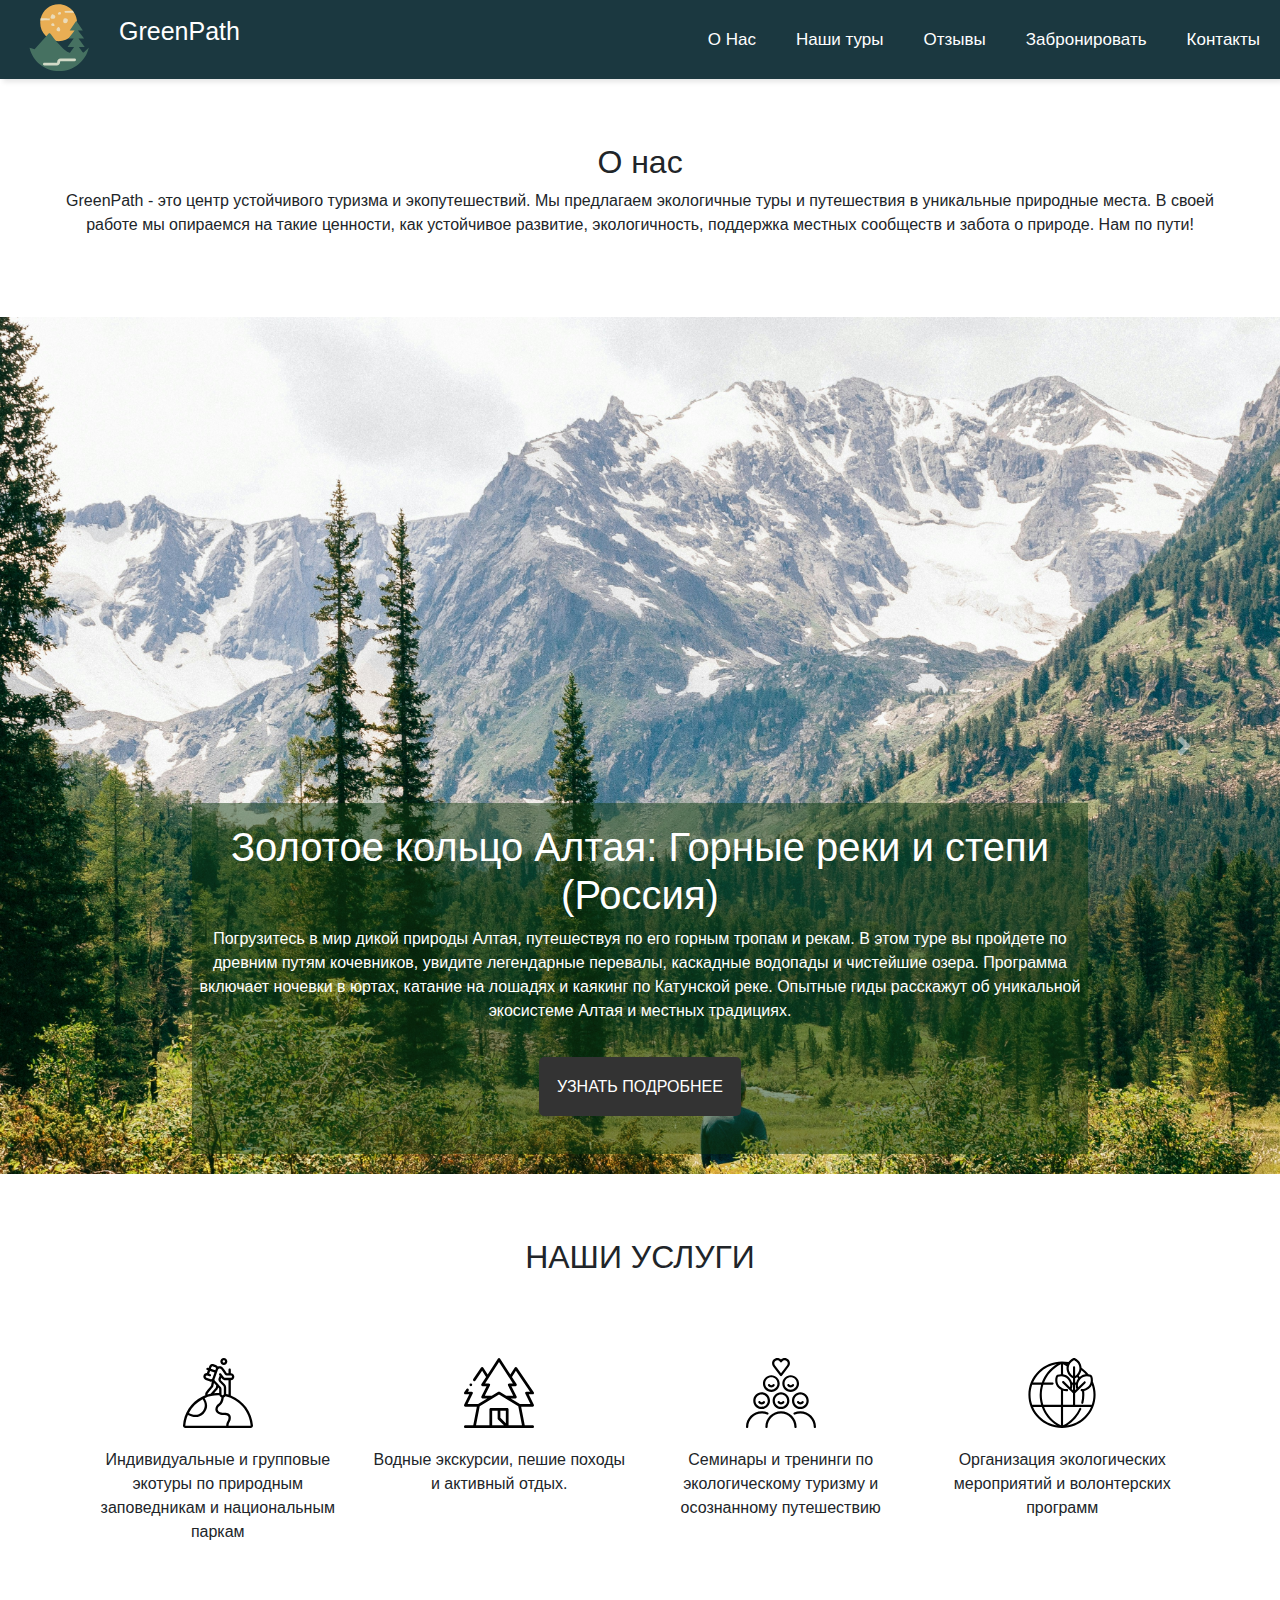
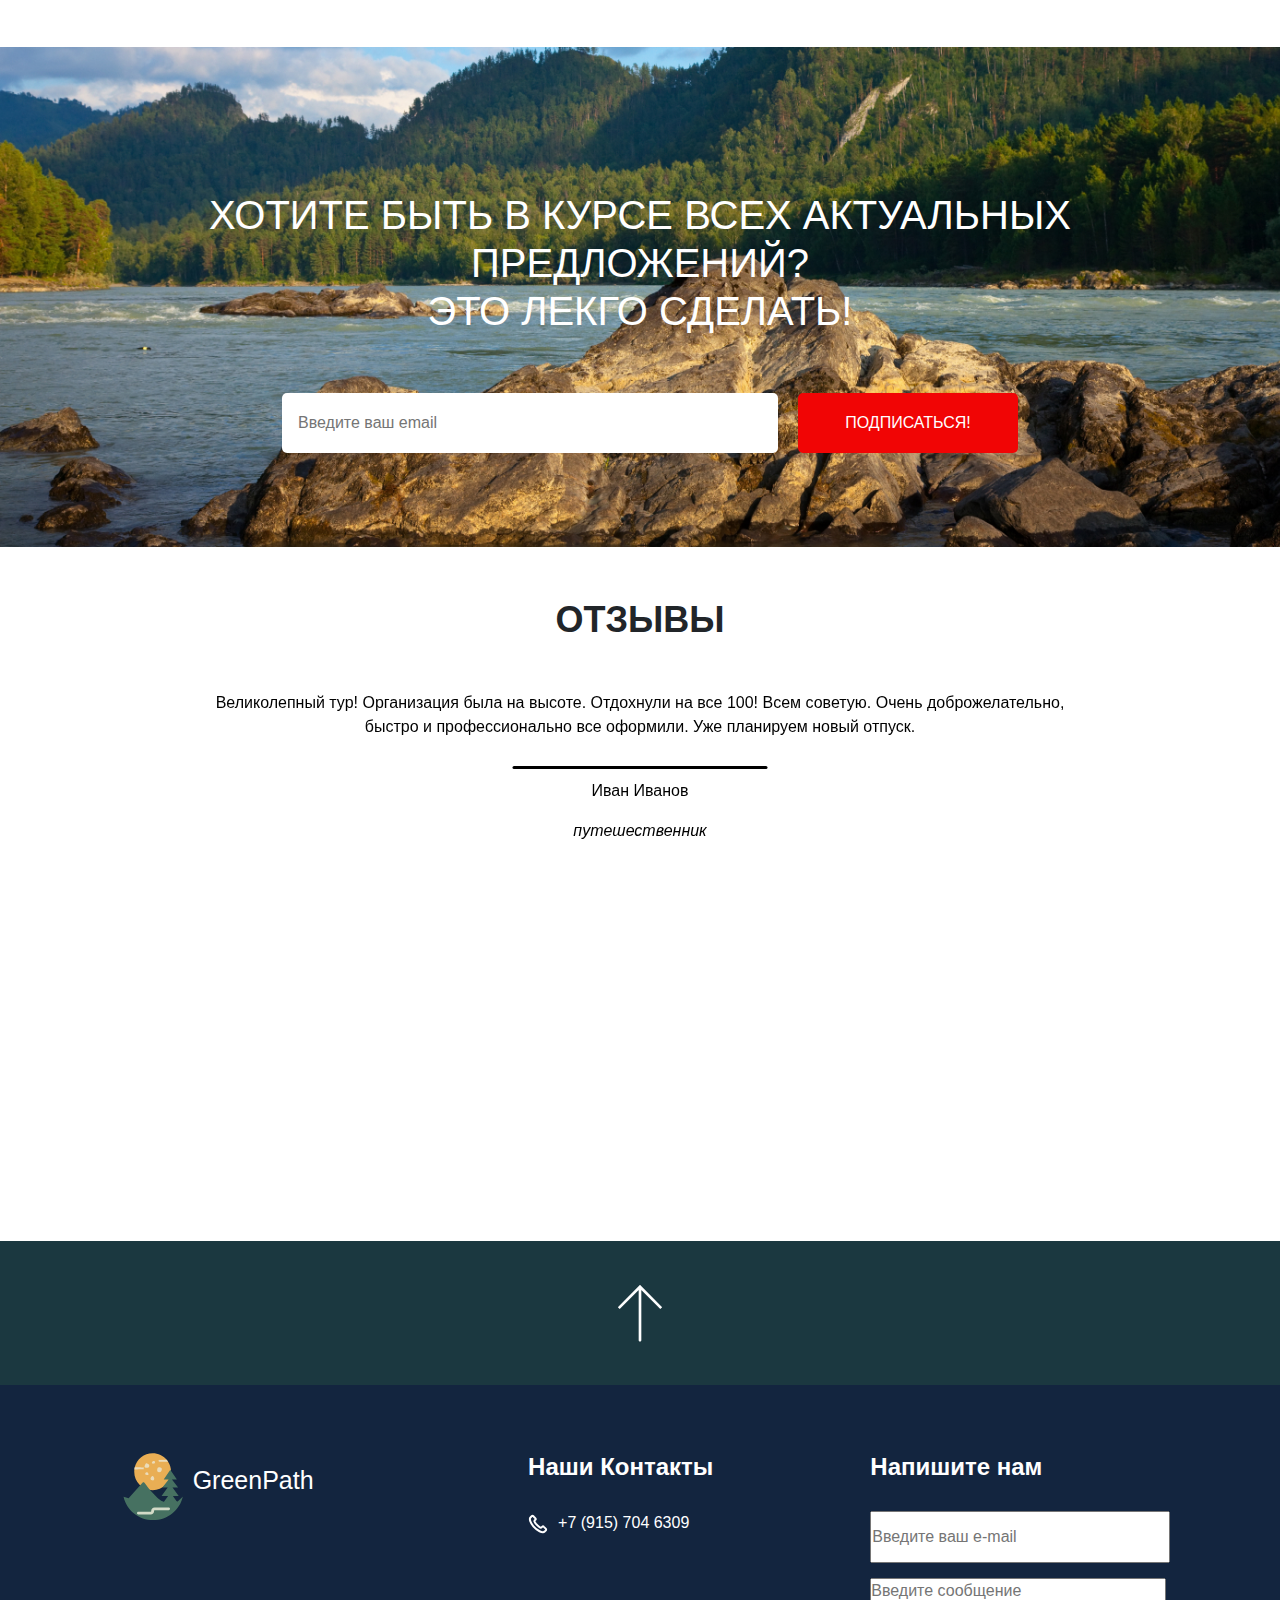
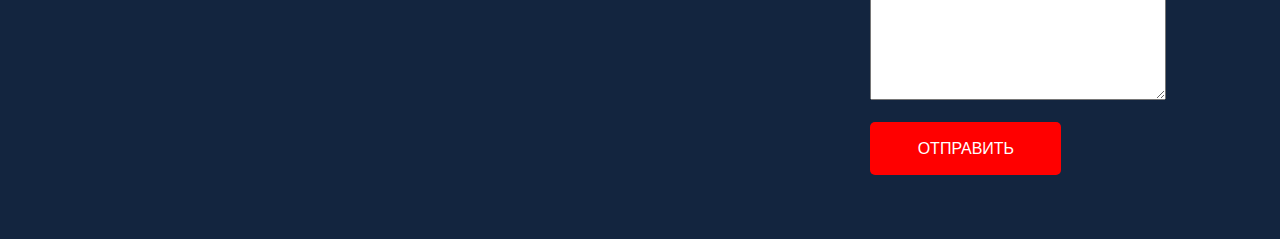
==== index.html @ ff2e3920 "remove heights in carousel" ====
<!DOCTYPE html>
<html lang="ru">
<head>
    <meta charset="UTF-8">
    <meta name="viewport" content="width=device-width, initial-scale=1.0">
    <link rel="shortcut icon" href="./assets/images/logo Green-Path.svg" type="image/svg">
    <title>GreenPath</title>
    <link rel="stylesheet" href="./assets/fonts/Montserrat/Montserrat_Alternates/MontserratAlternates-Black.ttf">
    <link rel="stylesheet" href="./assets/fonts/Montserrat/Montserrat-VariableFont_wght.ttf">
    <link rel="stylesheet" href="./assets/fonts/Montserrat/static/Montserrat-Bold.ttf">
<link rel="stylesheet" href="https://cdn.jsdelivr.net/npm/bootstrap@4.0.0/dist/css/bootstrap.min.css" integrity="sha384-Gn5384xqQ1aoWXA+058RXPxPg6fy4IWvTNh0E263XmFcJlSAwiGgFAW/dAiS6JXm" crossorigin="anonymous">
<link rel="stylesheet" href="./assets/styles/style.css">
<link rel="stylesheet" href="./assets/styles/main.css">
<link rel="stylesheet" href="./assets/styles/header.css">
<link rel="stylesheet" href="./assets/styles/footer.css">


</head>
<body>
    
<header id="header">

<nav>
        <div class="logo-name">
            <a href="index.html"><img src="assets/images/logo_Green-Path.svg" alt="Green-Path-logo"></a>
            
            <p class="name">GreenPath</p>
        </div>
     
     
            <ul class="sidebar">
            <li onclick=hideSidebar()> <a href="#"><svg xmlns="http://www.w3.org/2000/svg" height="24px" viewBox="0 -960 960 960" width="24px" fill="#FFFFFF"><path d="m256-200-56-56 224-224-224-224 56-56 224 224 224-224 56 56-224 224 224 224-56 56-224-224-224 224Z"/></svg></a></li>
            <li> <a href="index.html">О Нас</a></li>
            <li> <a href="catalog.html">Наши туры</a></li>
            <li> <a href="reviews.html">Отзывы</a></li>
            <li> <a href="form_order.html">Забронировать</a></li>
            <li> <a href="#footer">Контакты</a></li>
        </ul>
        <ul> 
            <li class="hideOnMobile"> <a href="index.html">О Нас</a></li>
            <li class="hideOnMobile"> <a href="catalog.html">Наши туры</a></li>
            <li class="hideOnMobile"> <a href="reviews.html">Отзывы</a></li>
            <li class="hideOnMobile"> <a href="form_order.html">Забронировать</a></li>
            <li class="hideOnMobile"> <a href="#footer">Контакты</a></li>
            <li class="menu-button" onclick="showSidebar()"><a href="#"><svg xmlns="http://www.w3.org/2000/svg" height="24px" viewBox="0 -960 960 960" width="24px" fill="#FFFFFF"><path d="M120-240v-80h720v80H120Zm0-200v-80h720v80H120Zm0-200v-80h720v80H120Z"/></svg></a></li>
        </ul>
        </nav>
        <script>
            function showSidebar(){
                const sidebar = document.querySelector('.sidebar')
                sidebar.style.display = 'flex'
            }
            function hideSidebar(){
                const sidebar = document.querySelector('.sidebar')
                sidebar.style.display = 'none'
            }
        </script>
    

</header>

<main>
<div class="aboutUs">
    <h2 class="main__title">О нас</h2>
    <p class="aboutUs_text">GreenPath - это центр устойчивого туризма и экопутешествий. Мы предлагаем экологичные туры и путешествия в уникальные природные места. В своей работе мы опираемся на такие ценности, как устойчивое развитие, экологичность, поддержка местных сообществ и забота о природе.
    Нам по пути!
    </p>
</div>

<div class="tour-carousel_container">
    <div id="carouselExampleControls" class="carousel slide" data-ride="carousel" data-pause="hover">
        <div class="carousel-inner">
            <div class="carousel-item active">
            <img class="d-block w-100" src="./assets/images/altai.jpg" alt="mountains">
            <div class="carousel-caption tour-textbox d-md-block">
                <h5 class="tour-carousel-title">Золотое кольцо Алтая: Горные реки и степи (Россия)
                </h5>
                <p class="carousel-text tour-text">Погрузитесь в мир дикой природы Алтая, путешествуя по его горным тропам и рекам. В этом туре вы пройдете по древним путям кочевников, увидите легендарные перевалы, каскадные водопады и чистейшие озера. Программа включает ночевки в юртах, катание на лошадях и каякинг по Катунской реке. Опытные гиды расскажут об уникальной экосистеме Алтая и местных традициях.</p>
                <a href="catalog.html"><button class="carousel_button">УЗНАТЬ ПОДРОБНЕЕ</button></a>
            </div>
            </div>
            <div class="carousel-item">
                <img class="d-block w-100" src="./assets/images/kazakhstan-desert.jpg" alt="Kazakhstan desert">
                <div class="carousel-caption tour-textbox d-md-block">
                    <h5 class="tour-carousel-title">Пески и каньоны Казахстана: Приключение в Чарынском каньоне (Казахстан)
                    </h5>
                    <p class="carousel-text tour-text">Исследуйте уникальные природные ландшафты Казахстана: от бескрайних степей до потрясающих каньонов. Тур начинается с Алматы, где вы посетите Чарынский каньон — один из самых впечатляющих каньонов Центральной Азии, продолжите путешествие через пустынные просторы до живописных оазисов и озер.</p>
                    <a href="catalog.html"><button class="carousel_button">УЗНАТЬ ПОДРОБНЕЕ</button></a>
                </div>
            </div>
            <div class="carousel-item">
                <img class="d-block w-100" src="./assets/images/baikal.jpg" alt="lake Baikal">
                <div class="carousel-caption tour-textbox d-md-block">
                    <h5 class="tour-carousel-title">Тайны Байкала: Ледяное царство и шаманские легенды (Россия)</h5>
                    <p class="carousel-text tour-text">Этот тур на Байкал предлагает уникальную возможность исследовать самое глубокое озеро в мире и узнать тайны сибирской природы и шаманизма. Программа включает поездку по льду Байкала зимой или водные прогулки летом, посещение шаманских святынь и экскурсии по древним городам.
                    </p>
                    <a href="catalog.html"><button class="carousel_button">УЗНАТЬ ПОДРОБНЕЕ</button></a>
                </div>
            </div>
            <div class="carousel-item">
                <img class="d-block w-100" src="./assets/images/mongolia-desert.jpg" alt="Mongolia desert">
                <div class="carousel-caption tour-textbox d-md-block">
                    <h5 class="tour-carousel-title">Гоби: Пустыня и кочевники (Монголия)
                    </h5>
                    <p class="carousel-text tour-text">Откройте для себя одну из самых загадочных пустынь мира — Гоби, путешествуя по монгольским степям и пустынным ландшафтам. Этот тур предлагает уникальный опыт общения с монгольскими кочевниками, ночевки в традиционных юртах и сафари по пустыне.</p>
                    <a href="catalog.html"><button class="carousel_button">УЗНАТЬ ПОДРОБНЕЕ</button></a>
                </div>
            </div>
        </div>
        <a class="carousel-control-prev" href="#carouselExampleControls" role="button" data-slide="prev">
            <span class="carousel-control-prev-icon" aria-hidden="true"></span>
            <span class="sr-only">Previous</span>
        </a>
        <a class="carousel-control-next" href="#carouselExampleControls" role="button" data-slide="next">
            <span class="carousel-control-next-icon" aria-hidden="true"></span>
            <span class="sr-only">Next</span>
        </a>
    </div>
</div>

<div class="services_container">
    <section class="section">
        <div class="services">
            <div class="servicesTop">
                <h2 class="main__title ServicesTittle">НАШИ УСЛУГИ</h2>
            </div>
            <div class="icons">
                <div class="icon">
                    <img src=".\assets/images/1.ecotour.svg" alt="Индивидуальные и групповые экотуры по природным заповедникам и национальным паркам."width="70" height="70">
                    <p class="iconText">Индивидуальные и групповые экотуры по природным заповедникам и национальным паркам</p>
                </div>
                <div class="icon">
                    <img src=".\assets/images/2.ecowalks.svg" alt="Водные экскурсии, пешие походы и активный отдых."width="70" height="70">
                    <p class="iconText">Водные экскурсии, пешие походы и активный отдых.</p>
                </div>
                <div class="icon">
                    <img src=".\assets/images/3.seminar.svg" alt="Семинары и тренинги по экологическому туризму и осознанному путешествию."width="70" height="70">
                    <p class="iconText">Семинары и тренинги по экологическому туризму и осознанному путешествию</p>
                </div>
                <div class="icon">
                    <img src=".\assets/images/4.ecoevents.svg" alt="Организация экологических мероприятий и волонтерских программ."width="70" height="70">
                    <p class="iconText">Организация экологических мероприятий и волонтерских программ</p>
                </div>
            </div>
        </div>
    </section>
</div>

<div class="subscription_container">
    <h1 class="subscription_title">
        ХОТИТЕ БЫТЬ В КУРСЕ ВСЕХ АКТУАЛЬНЫХ ПРЕДЛОЖЕНИЙ? 
<br>ЭТО ЛЕКГО СДЕЛАТЬ!
    </h1>
    <div class="form_newsletter">
        <label for="email"></label>
    <input class="email_newsletter" 
            type="text" id="email" 
            name="email" required 
            placeholder="Введите ваш email">
    <button class="newsletter">ПОДПИСАТЬСЯ!</button>
    </div>
</div>

<div class="carousel_container">
    <h2 class="main__title reviews-title">ОТЗЫВЫ</h2>
    <div id="carouselControls" class="carousel slide" data-ride="carousel" data-pause="hover">
        <div class="carousel-inner">
            <div class="carousel-item active">
                <img class="d-block w-100" style="max-height: 600px;" src="./assets/images/Solid_white_BG.svg" alt="white background">
                <div class="carousel-caption review-textbox d-md-block">
                    <p class="carousel-text">Великолепный тур! Организация была на высоте. Отдохнули на все 100! Всем советую. Очень доброжелательно, быстро и профессионально все оформили. Уже планируем новый отпуск. </p>
                    <a href="reviews.html"><p class="more">Еще</p></a>
                    <img src="./assets/images/Line-reviews.svg" alt="line">
                    <p class="carousel-text">Иван Иванов</p>
                    <p class="carousel-text jobTitle">путешественник</p>
                </div>
            </div>
            <div class="carousel-item">
                <img class="d-block w-100" style="max-height: 600px;" src="./assets/images/Solid_white_BG.svg" alt="white background">
                <div class="carousel-caption review-textbox d-md-block">
                    <p class="carousel-text">Великолепный тур! Организация была на высоте. Отдохнули на все 100! Всем советую. Очень доброжелательно, быстро и профессионально все оформили. Уже планируем новый отпуск. </p>
                    <a href="reviews.html"><p class="more">Еще</p></a>
                    <img src="./assets/images/Line-reviews.svg" alt="line">
                    <p class="carousel-text">Иван Иванов</p>
                    <p class="carousel-text jobTitle">путешественник</p>
                </div>
            </div>
            <div class="carousel-item">
                <img class="d-block w-100" style="max-height: 600px;" src="./assets/images/Solid_white_BG.svg" alt="white background">
                <div class="carousel-caption review-textbox d-md-block">
                    <p class="carousel-text">Великолепный тур! Организация была на высоте. Отдохнули на все 100! Всем советую. Очень доброжелательно, быстро и профессионально все оформили. Уже планируем новый отпуск.</p>
                    <a href="reviews.html"><p class="more">Еще</p></a>
                    <img src="./assets/images/Line-reviews.svg" alt="line">
                    <p class="carousel-text">Иван Иванов</p>
                    <p class="carousel-text jobTitle">путешественник</p>
                </div>
            </div>
        </div>
        <a class="carousel-control-prev" href="#carouselControls" role="button" data-slide="prev">
            <span class="carousel-control-prev-icon" aria-hidden="true"></span>
            <span class="sr-only">Previous</span>
        </a>
        <a class="carousel-control-next" href="#carouselControls" role="button" data-slide="next">
            <span class="carousel-control-next-icon" aria-hidden="true"></span>
            <span class="sr-only">Next</span>
        </a>
    </div>
</div>
</main>
<footer>
    <div class="returnTop">
        <div class="arrow_wrapper">
            <a href="#header"><img src="./assets/images/footer_arrow_top.svg" class="footer_arrow_top" alt="arrow up"></a>
        </div>
    </div> 
    <div class="footer_container" id="footer">
        <a href="index.html">
        <div class="logo-name">
            <div class="logoWrapper">
                <img src="./assets/images/logo_Green-Path.svg" alt="GreenPath logo" class="logo_img">
            </div>
            <p class="name">GreenPath</p>
        </div>
        </a>
        <div class="contacts">
            <p class="footer_title">Наши Контакты</p>

            <!-- В КОММЕНТАРИИ НИЖЕ КОД НА СЛУЧАЙ ДОПОЛНИТЕЛЬНЫХ КОНТАКТОВ -->
            <!-- <div class="contacts_item">
                <div>
                    <img src="./assets/images/location_icon.svg" alt="Icon symbolising location">
                </div>  
                <p class="location">Location</p>
            </div>
            <div class="contacts_item">
                <div>
                    <img src="./assets/images/email_icon.svg" alt="E-mail icon">
                </div>
                <p class="e-mail">E-mail</p>
            </div> -->

            <div class="contacts_item">
                <div>
                    <img src="./assets/images/phone_icon.svg" alt="Phone icon">
                </div>
                <p class="phone">+7 (915) 704 6309</p>
            </div>

            <!-- В КОММЕНТАРИИ НИЖЕ КОД НА СЛУЧАЙ ПОЯВЛЕНИЯ СОЦСЕТЕЙ -->
            <!-- <div class="socialMedia">
                <a href=""><img src="./assets/images/telegram_icon.svg" alt="telegram icon"></a>
                <a href=""><img src="./assets/images/insta_icon.svg" alt="instagram icon"></a>
                <a href=""><img src="./assets/images/youtube_icon.svg" alt="youtube icon"></a>
            </div> -->
            
        </div>
        <div class="contact_us">
            <p class="footer_title">Напишите нам</p>
            <form class="contact_us_form" action="" method="post">
                <div>
                    <input type="email" class="email_input" placeholder="Введите ваш e-mail" id="userEmail" tabindex="0">
                </div>
                <div>
                    <textarea name="YourMessage" id="contact_us_message" rows="5" cols="30" placeholder="Введите сообщение" tabindex="1"></textarea>
                </div>
                <div>
                    <button class="send_button" tabindex="2">ОТПРАВИТЬ</button>
                </div>
            </form>
        </div>
    </div>
</footer>
<script src="https://code.jquery.com/jquery-3.2.1.slim.min.js" integrity="sha384-KJ3o2DKtIkvYIK3UENzmM7KCkRr/rE9/Qpg6aAZGJwFDMVNA/GpGFF93hXpG5KkN" crossorigin="anonymous"></script>
<script src="https://cdn.jsdelivr.net/npm/popper.js@1.12.9/dist/umd/popper.min.js" integrity="sha384-ApNbgh9B+Y1QKtv3Rn7W3mgPxhU9K/ScQsAP7hUibX39j7fakFPskvXusvfa0b4Q" crossorigin="anonymous"></script>
<script src="https://cdn.jsdelivr.net/npm/bootstrap@4.0.0/dist/js/bootstrap.min.js" integrity="sha384-JZR6Spejh4U02d8jOt6vLEHfe/JQGiRRSQQxSfFWpi1MquVdAyjUar5+76PVCmYl" crossorigin="anonymous"></script>
</body>
</html>
---- assets/styles/style.css ----
*{
    margin: 0;
    padding: 0;
    box-sizing: content-box;
}

button{
    box-shadow: none;
    border: none;
}

button:hover{
    opacity: 75%;
}

button:active{
    transform: scale(1.1);
}

a{
    text-decoration: none;
}

a:visited{
    text-decoration: none;
}

a:hover{
    text-decoration: none;
}

p, div{
    font-family: "Montserrat", sans-serif;
    font-optical-sizing: auto;
    font-weight: normal;
    font-style: normal;
}
---- assets/styles/main.css ----
.aboutUs{
    display: flex;
    flex-direction: column;
    justify-content: center;
    align-items: center;
    padding: 5%;
}

.aboutUs_text{
    text-align: center;
}


.carousel-caption {
    color: black;
}

img{
    object-fit: cover;
}

.tour-textbox{
    background-color: rgba(14, 57, 14, 0.488);
}

.more{
    display: none;
    font-size: 12px;
}

.tour-carousel-title{
    font-size: 40px;
    color: white;
}

.jobTitle{
    font-style: italic;
}

.tour-text{
    color: white;
}

.carousel_container{
    display: flex;
    flex-direction: column;
}

.reviews-title{
margin: 4% 0 0;
place-self: center;
font-size: 36px;
font-weight: bold;
}

.review-textbox{
    top: 5%;
}

.carousel_button{
margin: 2% 0;
padding: 2%;
border-radius: 5px;
background-color: #333333;
color: white;
}

.services_container{
    max-width: 1200;
    margin: 0 auto;
    padding: 5% 5%;
   
}
.services{
display: flex;
flex-direction: column;
align-items: center;
gap: 50px;
}

.servicesTop{
    display: flex;
    flex-direction: column;
    align-items: center;
   
}

.icons{
display: flex;
padding: 2%;
gap: 20px;

}
.icon{
display: flex;
flex-direction: column;
align-items: center;
width: 25%;
gap: 20px;
}
.iconText{
    text-align: center;
}

.returnTop{
    height: 16vh;
    background-color: #1B3840;
    display: flex;
    justify-content: center;
    align-content: center;
    flex-wrap: wrap;
}
.arrow_wrapper{
    padding: 4% 0;
    text-align: center;
    height: 40%;
}

.footer_arrow_top{
    height: 100%;
}

.footer_container{
    padding: 5%;
    background-color: #13253F;
    color: white;
    display: flex;
    justify-content: space-around;
    gap: 5%;
}

.logo-name{
    display: flex;
    align-content: center;
}

.contacts{
    display: flex;
    flex-direction: column;
    padding-left: 5%;
}

.contacts_item{
    display: flex;
    gap: 10px;
}

.socialMedia{
    display: flex;
    gap: 10px;
}

.contact_us{
    display: flex;
    flex-direction: column;
    gap: 10px;
}

.contact_us_form{
    display: flex;
    flex-direction: column;
    gap: 15px;
}

.email_input{
    width: 100%;
    padding: 4% 0;
}

.send_button{
    background-color: red;
    color: white;
    padding: 5% 16%;
    align-content: center;
    border-radius: 5px;
}

.footer_title{
    font-size: 1.5rem;
    font-weight: bold;
}

.subscription_container{
    display: flex;
    flex-direction: column;
    justify-content: center;
    background-image: url(../images/mountains-river.jpg);
    background-repeat: no-repeat;
    background-size: cover;
    height: 500px;
}
.subscription_title{
    color: white;
    text-align: center;
    padding: 50px;
}
.newsletter{
    color: white;
    background-color: rgb(241, 5, 5);
    border: none;
    height: 60px;
    width: 220px;
    border-radius: 5px;
}
.email_newsletter{
    border: none;
    border-radius: 5px;
    height: 60px;
    width: 480px;
    padding-left: 1rem;
}
.form_newsletter{
    display: flex;
    justify-content: center;
    gap: 20px;
}

@media screen and (max-width: 865px) {
    .tour-carousel-title{
        font-size: 22px;
    }
    .carousel-text{
        font-size: 14px;
        display: -webkit-box;
        line-clamp: 5;
        -webkit-line-clamp: 5;
        -webkit-box-orient: vertical;
        overflow: hidden;
        text-overflow: ellipsis;
    }
    .more{
        display: block;
    }
    .reviews-title{
    font-size: 22px;
    }
}

@media screen and (max-width: 550px) {
    .tour-carousel-title{
        font-size: 20px;
    }
    .carousel-text{
        line-clamp: 3;
        -webkit-line-clamp: 3;
    }
    .reviews-title{
    font-size: 20px;
    }
}

@media screen and (max-width: 450px) {
    .tour-carousel-title{
        font-size: 18px;
        margin-bottom: 1em;
    }
    .tour-text{
        display: none;
    }
    .reviews-title{
    font-size: 18px;
    }
    .icons {
        gap: 50px;
        flex-direction: column;
        align-items: center;
    }
}
@media screen and (max-width: 865px) {
    .tour-carousel-title{
        font-size: 22px;
    }
    .carousel-text{
        font-size: 14px;
        display: -webkit-box;
        -webkit-line-clamp: 5;
        -webkit-box-orient: vertical;
        overflow: hidden;
        text-overflow: ellipsis;
    }
    .more{
        display: block;
    }
    .reviews-title{
    font-size: 22px;
    }
}

@media screen and (max-width: 550px) {
    .tour-carousel-title{
        font-size: 20px;
    }
    .carousel-text{
        -webkit-line-clamp: 3;
    }
    .reviews-title{
    font-size: 20px;
    }
}

@media screen and (max-width: 450px) {
    .tour-carousel-title{
        font-size: 18px;
        margin-bottom: 1em;
    }
    .tour-text{
        display: none;
    }
    .reviews-title{
    font-size: 18px;
    }
    .order-items_one {
        display: flex;
        flex-direction: column;
        gap: 1rem;
    }
}

@media screen and (max-width: 450px){
    .form_newsletter {
        display: flex;
        gap: 20px;
        flex-direction: column;
        align-items: center;
    }
    h1 {
        font-size: 1.5rem;
    }
    .email_newsletter{
        flex: 1;
        height: 70%;
        width: 65%;
        border-radius: 5px;
        padding: 15px;
    }
}
---- assets/styles/header.css ----
*{
    margin: 0;
    padding: 0;
}

body{
    min-height: 100vh;
}



nav{
    background-color: #1B3840;
    box-shadow: 3px 3px 5px rgba(0, 0, 0, 0.1);
    display: flex;
}

.logo-link img{
    display: flex;
    width: 79px;
    height: 79px;
    margin-left: 10%;
}

.logo-name{
display: flex;
}

/*.logo-name p{
    font-size: 25px;
    font-family: "Montserrat Alternates", sans-serif;
    margin-left: 0;
    color: white;
    margin-bottom: 0;
    align-self: center;
}*/


nav ul{
    width: 100%;
    list-style: none;
    display: flex;
    justify-content: flex-end;
    justify-content: flex-end;
    align-items: center;
    margin-bottom: 0;
}

nav li{
    height: 50px;
}

nav a{
    height: 100%;
    padding: 0 20px;
    padding: 0 20px;
    text-decoration: none;
    display: flex;
    align-items: center;
    color: white;
    font-family: "Montserrat Alternates", sans-serif;
    font-size: 17px;
    display: flex;
    align-items: center;
    color: white;
    font-family: "Montserrat Alternates", sans-serif;
    font-size: 17px;
    transition: 0.15s;
    white-space: nowrap;
}

nav a:hover{
    color: goldenrod;
}
.sidebar{
    position: fixed;
    top: 0;
    right: 0;
    height: 100vh;
    width: 250px;
    z-index: 999;
    background-color: #1b3840b7;
    backdrop-filter: blur(10px);
    box-shadow: -10px 0 10px rgba(0, 0, 0, 0.1);
    display: none;
    flex-direction: column;
    align-items: flex-start;
    justify-content: flex-start;
}
.sidebar li{
    width: 100%;
}
.sidebar a{
    width: 100%;
}
.menu-button{
    display: none;
}
@media (max-width: 800px){
    .hideOnMobile{
        display: none;
    }
    .menu-button{
        display: block;
    }
}
@media (max-width: 400px){
.sidebar{
    width: 100%;
}
}
---- assets/styles/footer.css ----
.returnTop{
    height: 16vh;
    background-color: #1B3840;
    display: flex;
    justify-content: center;
    align-content: center;
    flex-wrap: wrap;
}
.arrow_wrapper{
    padding: 4% 0;
    text-align: center;
    height: 40%;
}

.footer_arrow_top{
    height: 100%;
}

.footer_container{
    padding: 5%;
    background-color: #13253F;
    color: white;
    display: flex;
    justify-content: space-around;
    gap: 5%;
}

.logo-name{
    display: flex;
    align-content: center;
}

.name{

    font-size: 25px;
    font-family: "Montserrat Alternates", sans-serif;
    font-weight: 400;
    padding: 10px 0;
    color: white;*/
    margin-bottom: 0;
    align-self: center;
}

.contacts{
    display: flex;
    flex-direction: column;
    padding-left: 5%;
    gap: 10px;
}

.contacts_item{
    display: flex;
    gap: 10px;
    line-height: 1.5;
}

.socialMedia{
    display: flex;
    gap: 10px;
}

.contact_us{
    display: flex;
    flex-direction: column;
    gap: 10px;
}

.contact_us_form{
    display: flex;
    flex-direction: column;
    gap: 15px;
}

.email_input{
    width: 100%;
    padding: 4% 0;
}

.send_button{
    background-color: red;
    color: white;
    padding: 5% 16%;
    align-content: center;
    border-radius: 5px;
}

.footer_title{
    font-size: 1.5rem;
    font-weight: bold;
}

p{
    margin-bottom: 1rem;
}

@media screen and (max-width: 970px) {
    .name{
        font-size: 20px;
    }

    .logo_img{
        width: 85%;
    }

    .footer_title{
        font-size: 1.2rem;
    }
}

@media screen and (max-width: 750px) {
    .footer_container{
        flex-direction: column;
        align-items: center;
        gap: 50px;
        }
    
    .contact_us{
        align-items: center; 
        padding-left: 5%;
    }
}
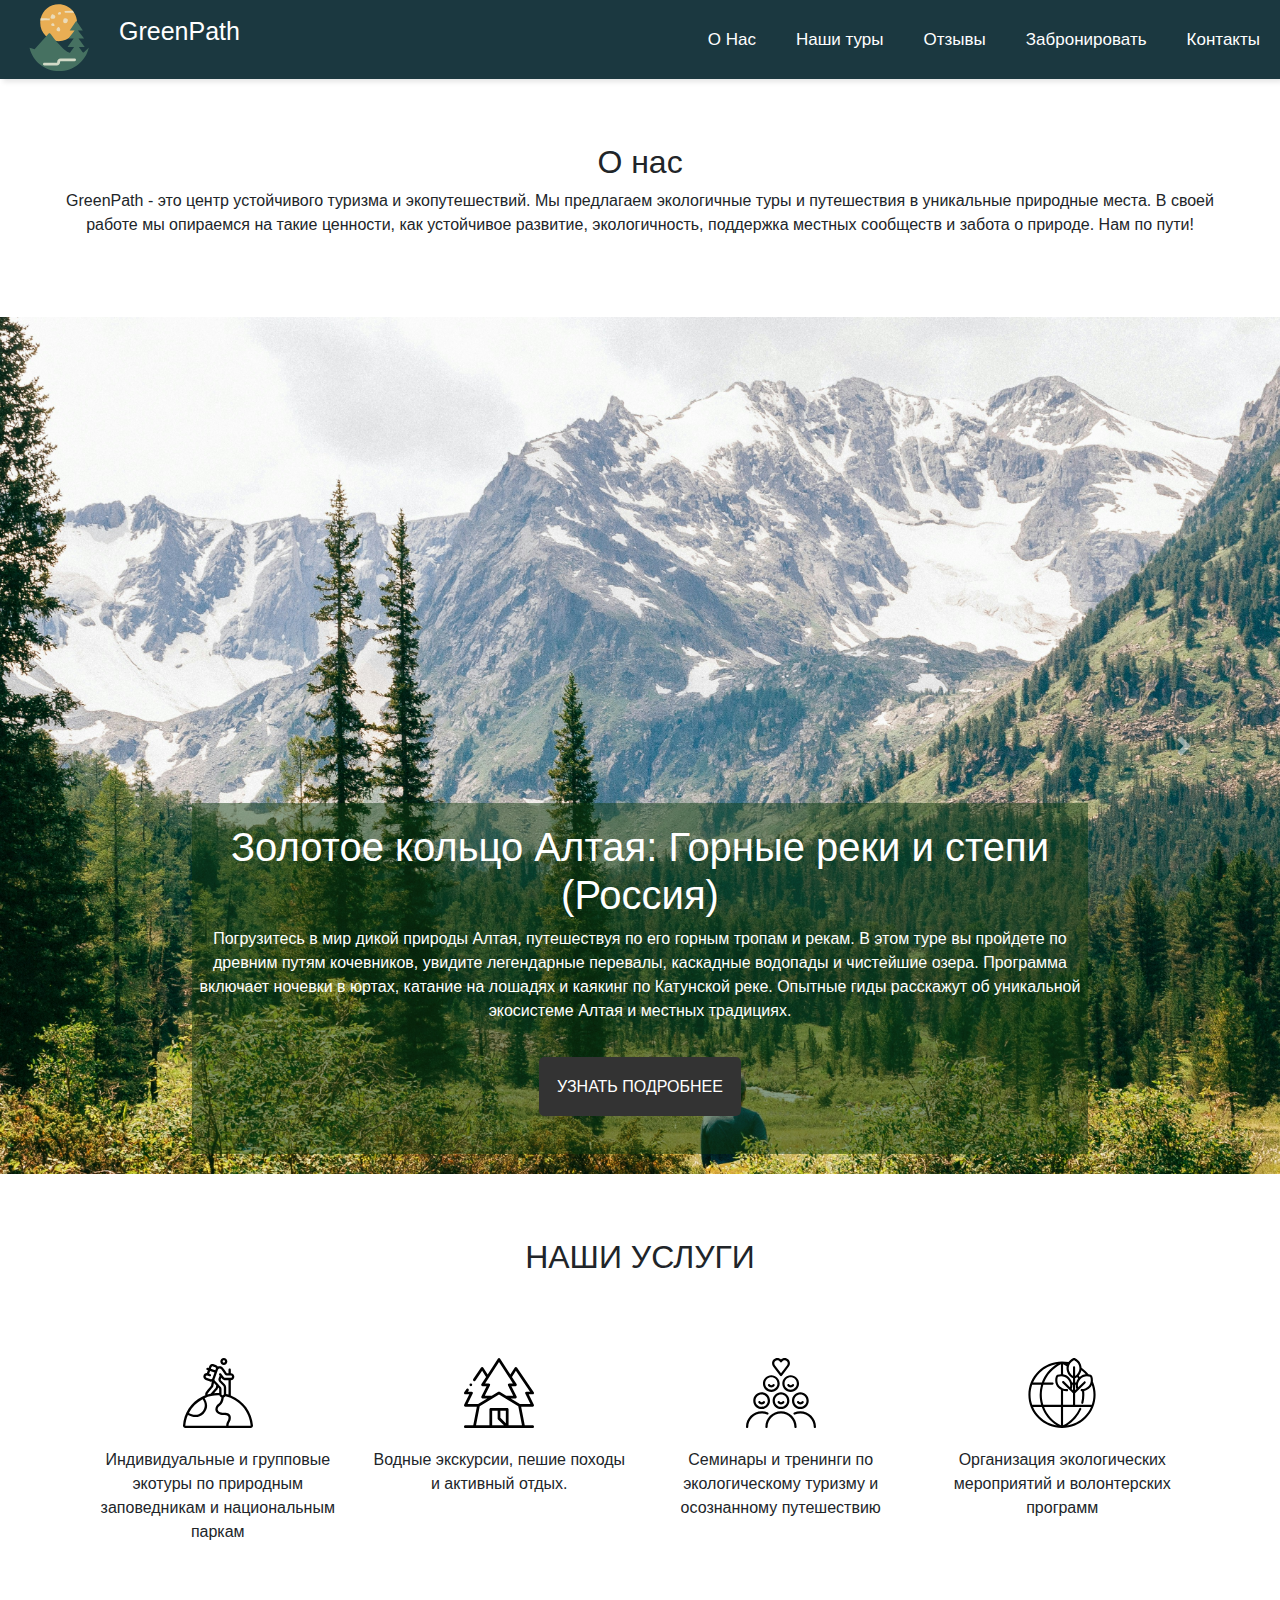
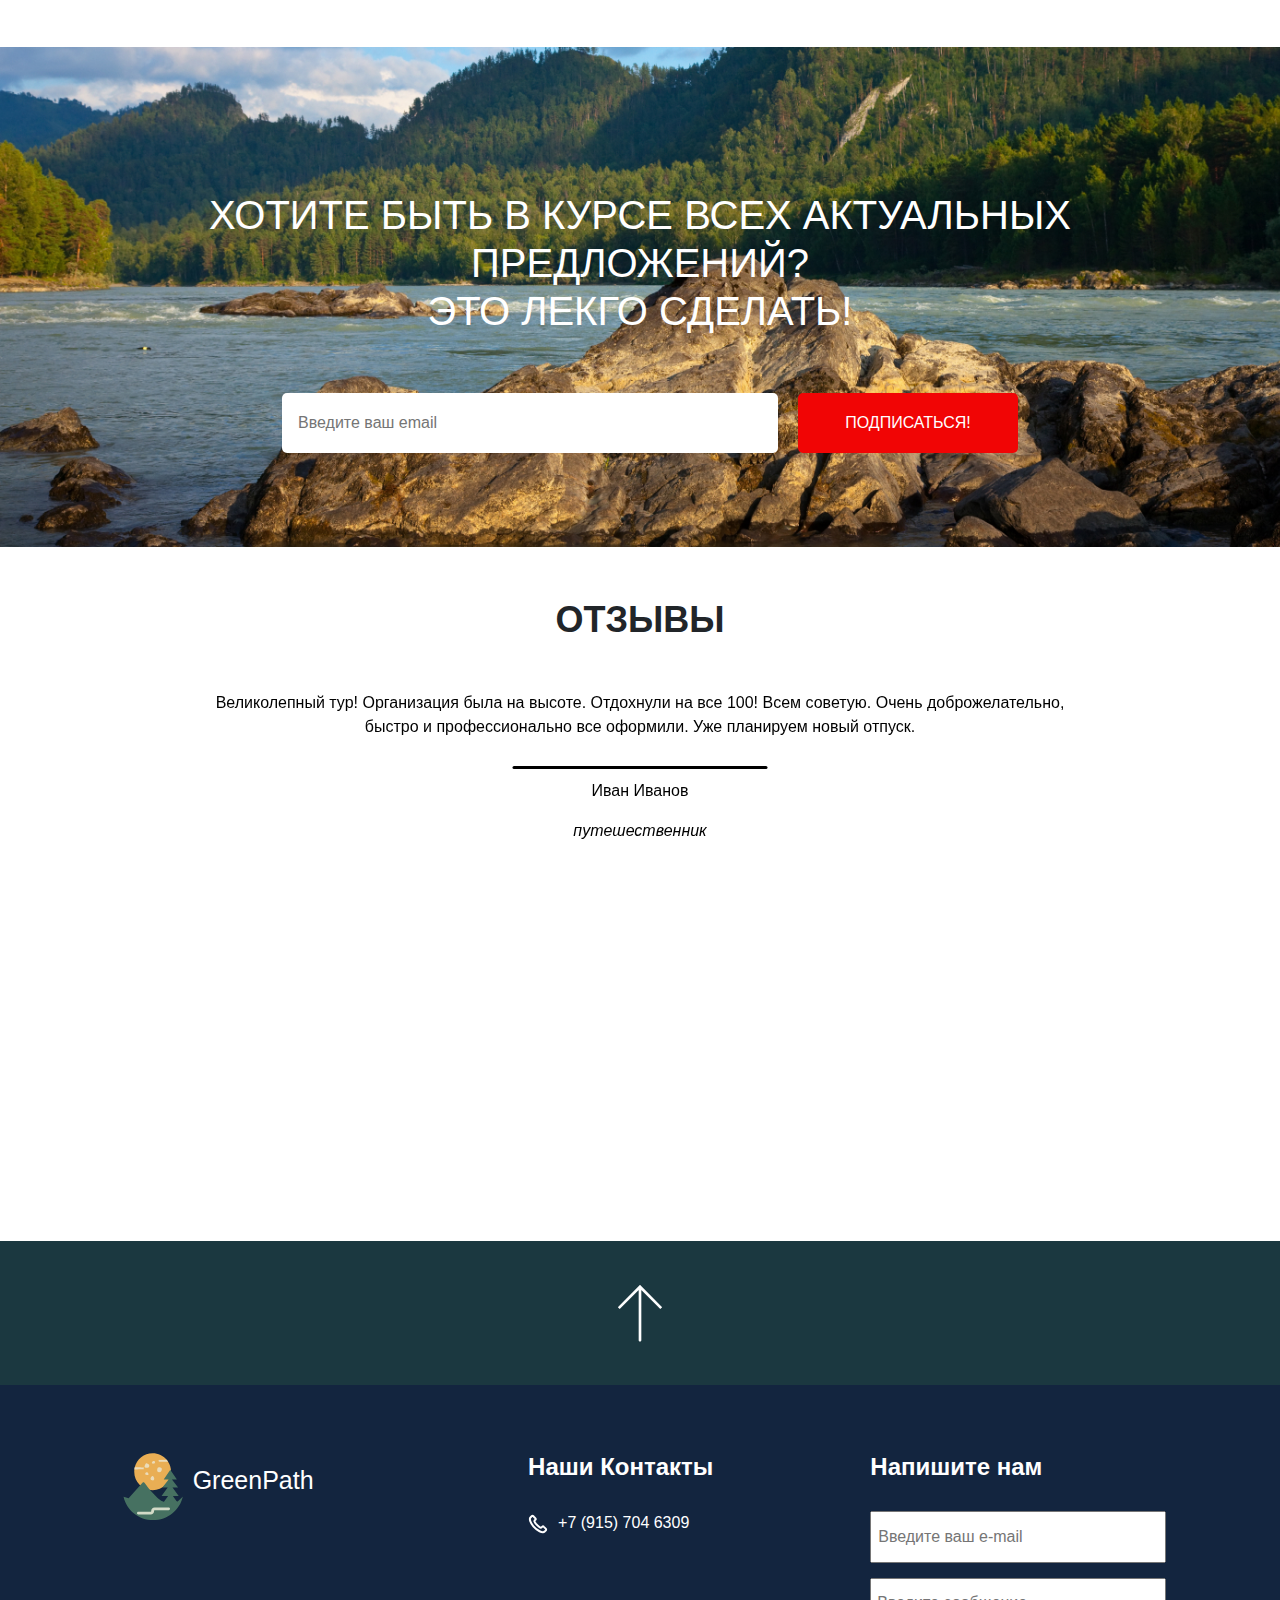
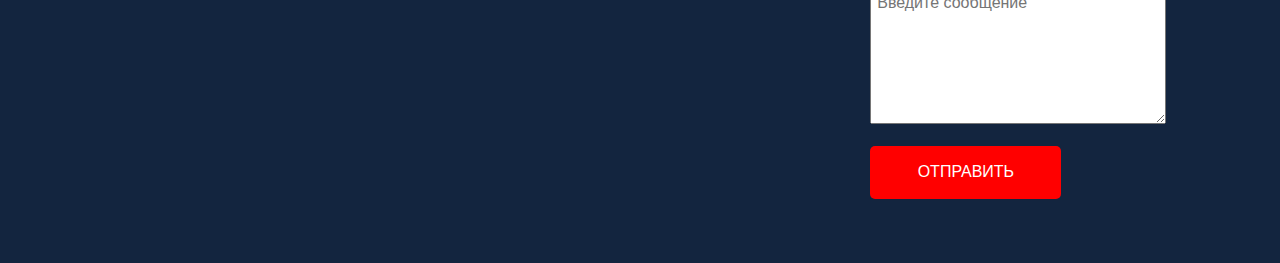
==== commit 1ad17a0a: "added padding for placeholders in footer" ====
--- a/index.html
+++ b/index.html
@@ -261,7 +261,7 @@
                     <input type="email" class="email_input" placeholder="Введите ваш e-mail" id="userEmail" tabindex="0">
                 </div>
                 <div>
-                    <textarea name="YourMessage" id="contact_us_message" rows="5" cols="30" placeholder="Введите сообщение" tabindex="1"></textarea>
+                    <textarea name="YourMessage" id="contact_us_message" rows="5" cols="30" placeholder="Введите сообщение" tabindex="1" class="message_input"></textarea>
                 </div>
                 <div>
                     <button class="send_button" tabindex="2">ОТПРАВИТЬ</button>
--- a/assets/styles/main.css
+++ b/assets/styles/main.css
@@ -266,56 +266,6 @@
         align-items: center;
     }
 }
-@media screen and (max-width: 865px) {
-    .tour-carousel-title{
-        font-size: 22px;
-    }
-    .carousel-text{
-        font-size: 14px;
-        display: -webkit-box;
-        -webkit-line-clamp: 5;
-        -webkit-box-orient: vertical;
-        overflow: hidden;
-        text-overflow: ellipsis;
-    }
-    .more{
-        display: block;
-    }
-    .reviews-title{
-    font-size: 22px;
-    }
-}
-
-@media screen and (max-width: 550px) {
-    .tour-carousel-title{
-        font-size: 20px;
-    }
-    .carousel-text{
-        -webkit-line-clamp: 3;
-    }
-    .reviews-title{
-    font-size: 20px;
-    }
-}
-
-@media screen and (max-width: 450px) {
-    .tour-carousel-title{
-        font-size: 18px;
-        margin-bottom: 1em;
-    }
-    .tour-text{
-        display: none;
-    }
-    .reviews-title{
-    font-size: 18px;
-    }
-    .order-items_one {
-        display: flex;
-        flex-direction: column;
-        gap: 1rem;
-    }
-}
-
 @media screen and (max-width: 450px){
     .form_newsletter {
         display: flex;
@@ -333,4 +283,11 @@
         border-radius: 5px;
         padding: 15px;
     }
+    .newsletter{
+            flex: 1;
+            height: 70%;
+            width: 65%;
+            border-radius: 5px;
+            padding: 15px;
+    }
 }--- a/assets/styles/footer.css
+++ b/assets/styles/footer.css
@@ -72,9 +72,10 @@
     gap: 15px;
 }
 
-.email_input{
+.email_input, .message_input{
     width: 100%;
-    padding: 4% 0;
+    padding: 4% 2%;
+    box-sizing: border-box;
 }
 
 .send_button{
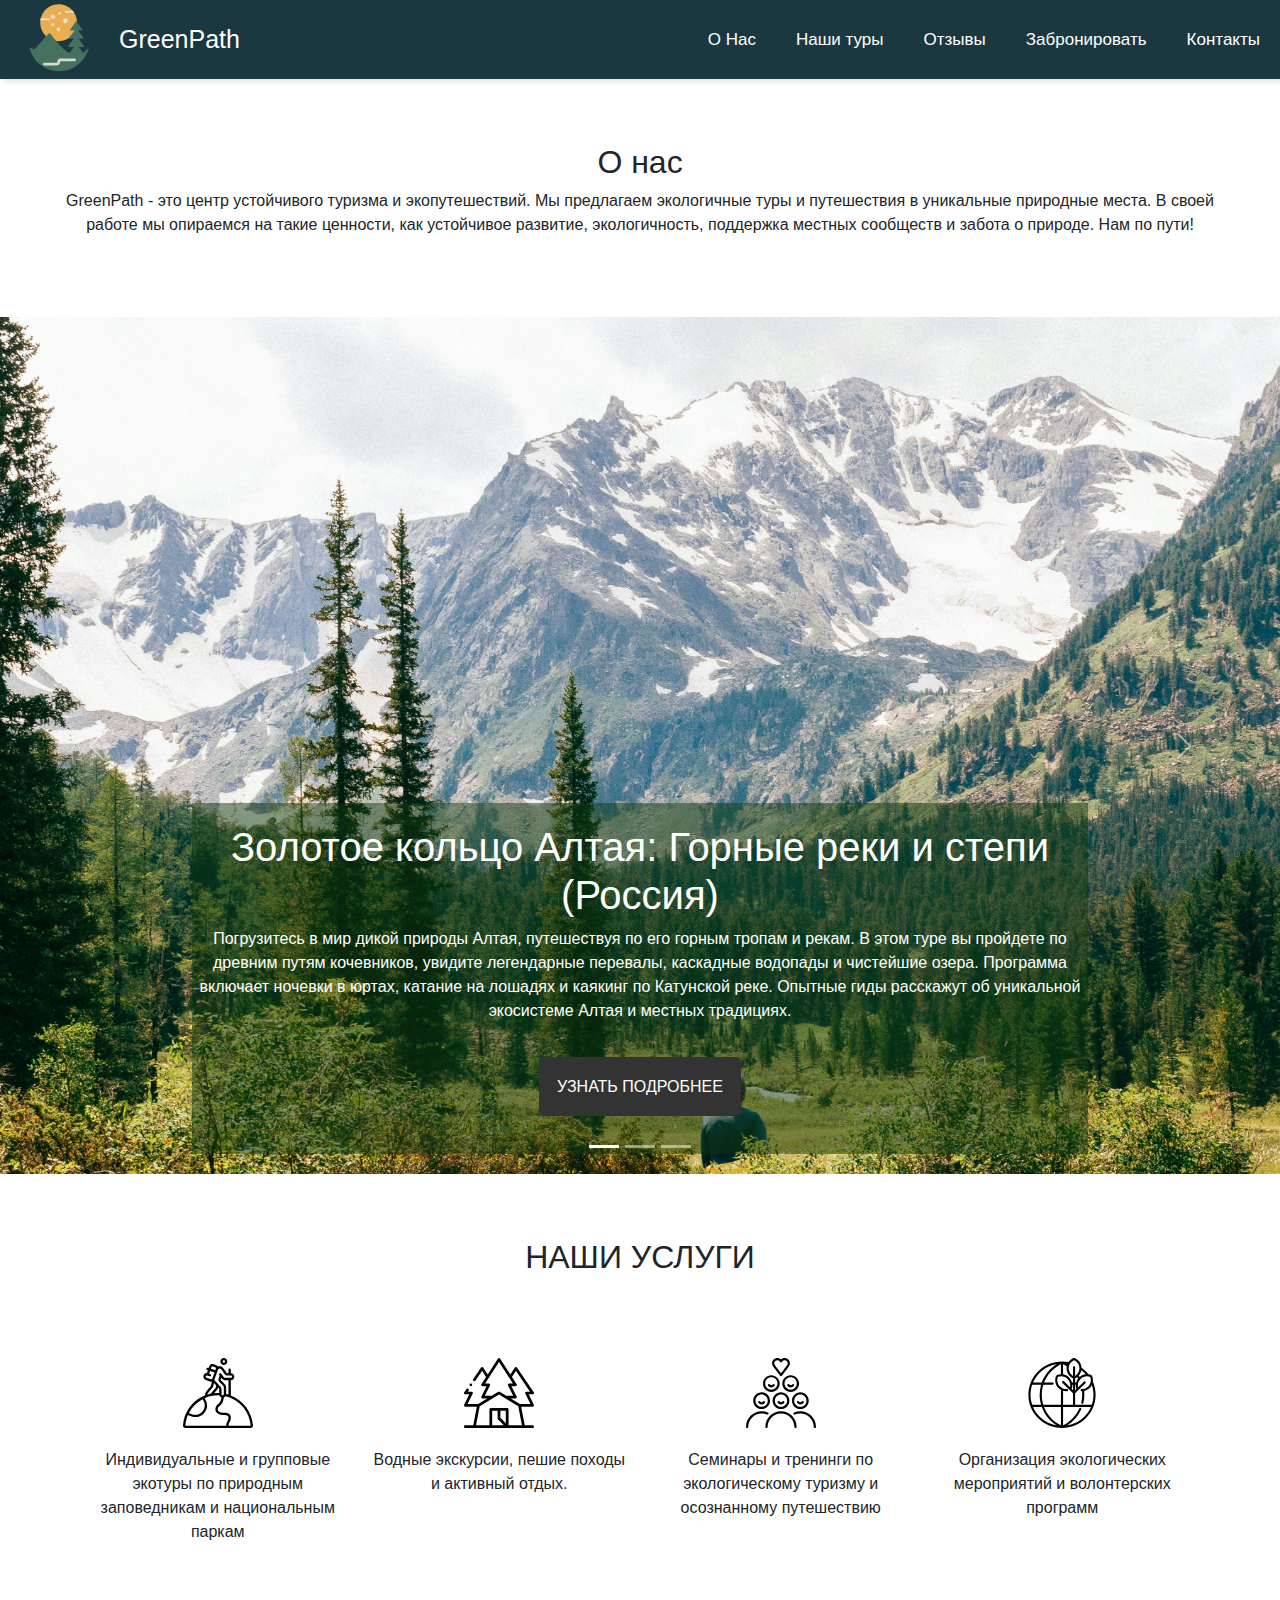
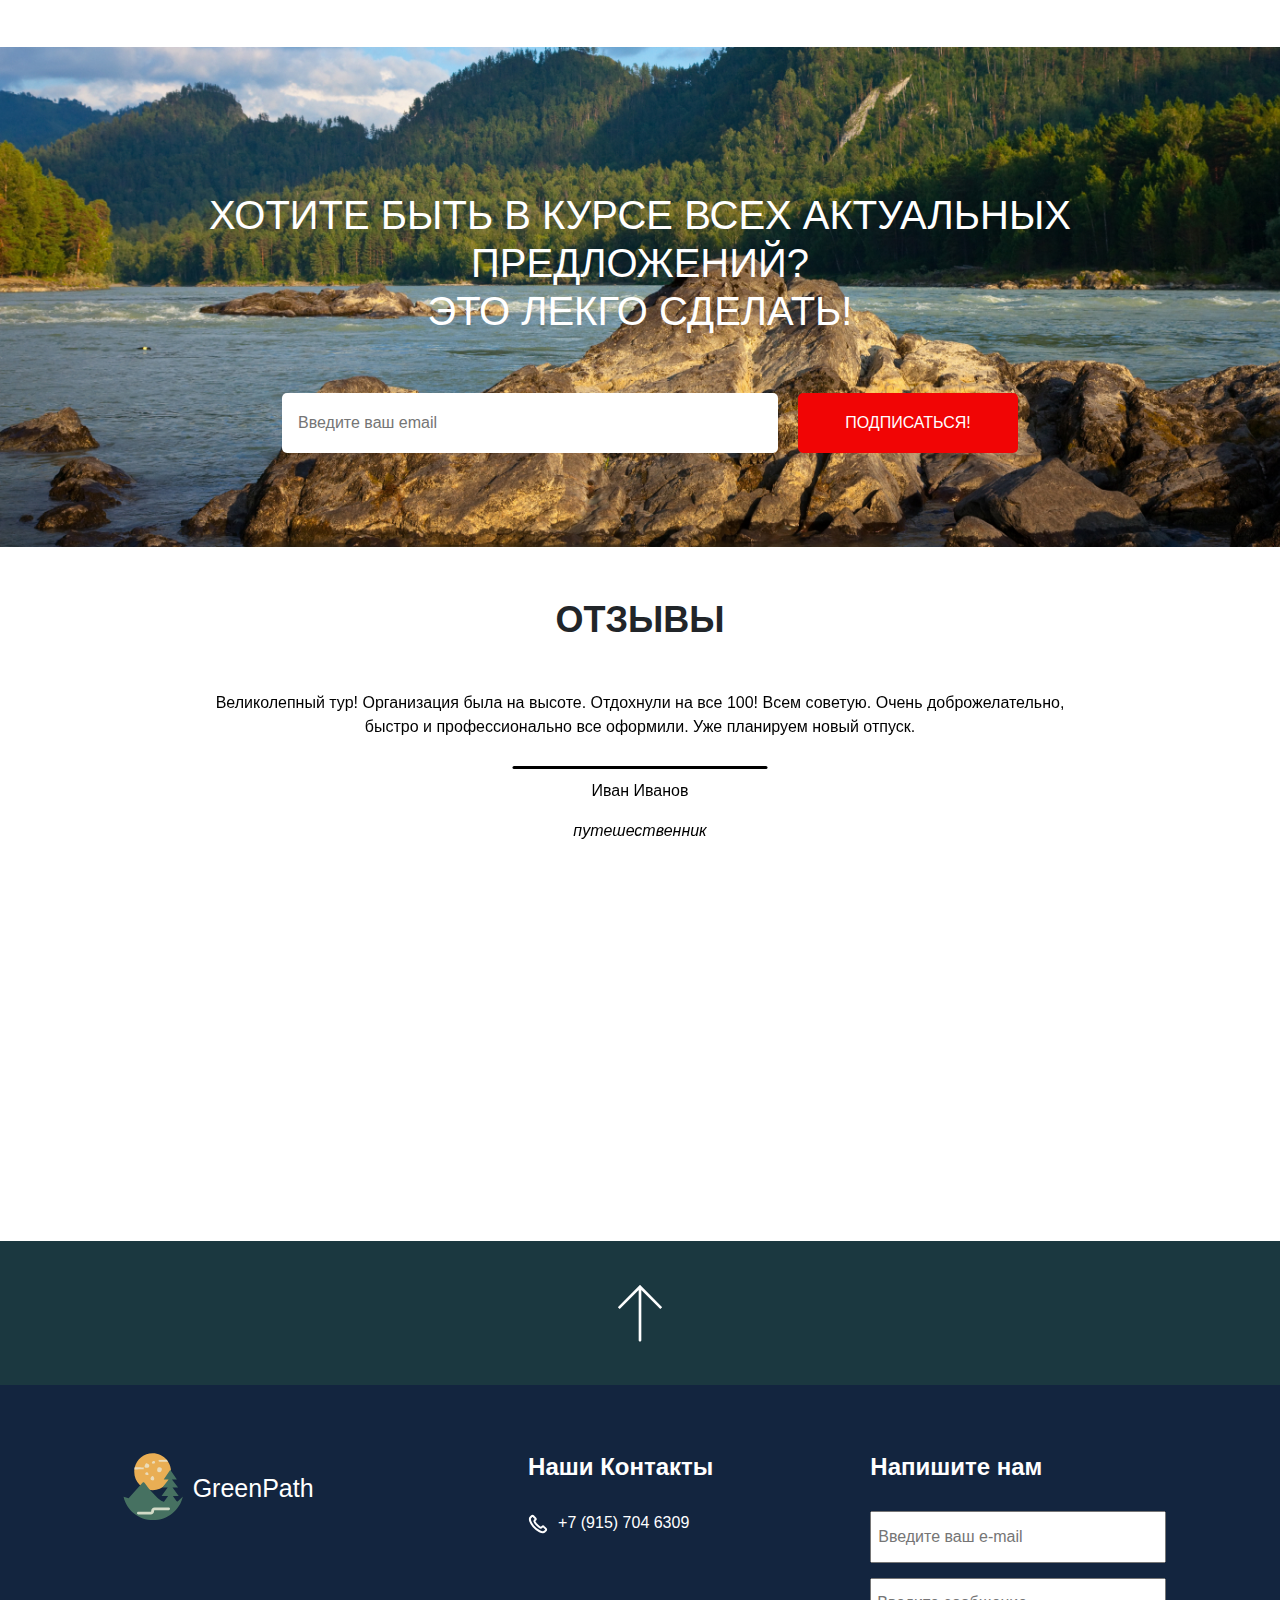
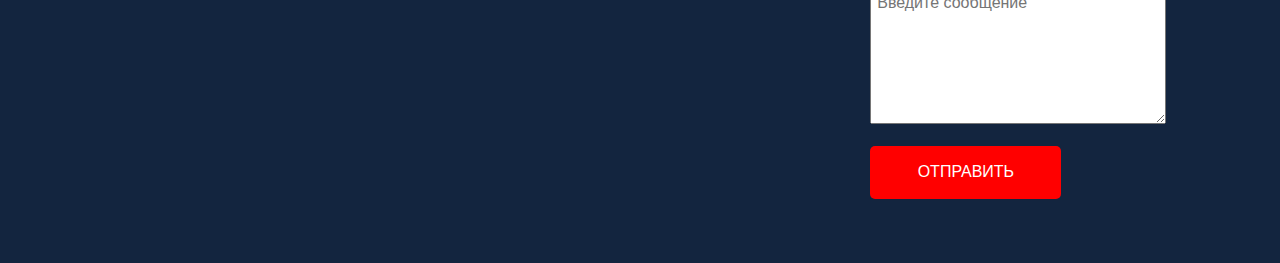
==== commit dc389469: "trying to replace the tour carousel on main page with a bootstrap5.3 one. the slides do not restart!" ====
--- a/index.html
+++ b/index.html
@@ -8,7 +8,8 @@
     <link rel="stylesheet" href="./assets/fonts/Montserrat/Montserrat_Alternates/MontserratAlternates-Black.ttf">
     <link rel="stylesheet" href="./assets/fonts/Montserrat/Montserrat-VariableFont_wght.ttf">
     <link rel="stylesheet" href="./assets/fonts/Montserrat/static/Montserrat-Bold.ttf">
-<link rel="stylesheet" href="https://cdn.jsdelivr.net/npm/bootstrap@4.0.0/dist/css/bootstrap.min.css" integrity="sha384-Gn5384xqQ1aoWXA+058RXPxPg6fy4IWvTNh0E263XmFcJlSAwiGgFAW/dAiS6JXm" crossorigin="anonymous">
+    <link href="https://cdn.jsdelivr.net/npm/bootstrap@5.3.3/dist/css/bootstrap.min.css" rel="stylesheet" integrity="sha384-QWTKZyjpPEjISv5WaRU9OFeRpok6YctnYmDr5pNlyT2bRjXh0JMhjY6hW+ALEwIH" crossorigin="anonymous">
+<!-- <link rel="stylesheet" href="https://cdn.jsdelivr.net/npm/bootstrap@4.0.0/dist/css/bootstrap.min.css" integrity="sha384-Gn5384xqQ1aoWXA+058RXPxPg6fy4IWvTNh0E263XmFcJlSAwiGgFAW/dAiS6JXm" crossorigin="anonymous"> -->
 <link rel="stylesheet" href="./assets/styles/style.css">
 <link rel="stylesheet" href="./assets/styles/main.css">
 <link rel="stylesheet" href="./assets/styles/header.css">
@@ -68,7 +69,31 @@
 </div>
 
 <div class="tour-carousel_container">
-    <div id="carouselExampleControls" class="carousel slide" data-ride="carousel" data-pause="hover">
+    <div id="carouselExampleCaptions" class="carousel slide" data-bs-ride="carousel" data data-bs-pause="hover">
+        <div class="carousel-indicators">
+            <button type="button" data-bs-target="#carouselExampleCaptions" data-bs-slide-to="0" class="active" aria-current="true" aria-label="Slide 1"></button>
+            <button type="button" data-bs-target="#carouselExampleCaptions" data-bs-slide-to="1" aria-label="Slide 2"></button>
+            <button type="button" data-bs-target="#carouselExampleCaptions" data-bs-slide-to="2" aria-label="Slide 3"></button>
+        </div>
+        <div class="carousel-inner">
+            <div class="carousel-item active">
+                <img src="./assets/images/altai.jpg" class="d-block w-100" alt="mountains">
+                <div class="carousel-caption tour-textbox  d-md-block">
+                <h5 class="tour-carousel-title">Золотое кольцо Алтая: Горные реки и степи (Россия)</h5>
+                <p class="carousel-text tour-text">Погрузитесь в мир дикой природы Алтая, путешествуя по его горным тропам и рекам. В этом туре вы пройдете по древним путям кочевников, увидите легендарные перевалы, каскадные водопады и чистейшие озера. Программа включает ночевки в юртах, катание на лошадях и каякинг по Катунской реке. Опытные гиды расскажут об уникальной экосистеме Алтая и местных традициях.</p>
+                <a href="catalog.html"><button class="carousel_button">УЗНАТЬ ПОДРОБНЕЕ</button></a>
+                </div>
+            </div>
+            <div class="carousel-item">
+                <img src="./assets/images/kazakhstan-desert.jpg" class="d-block w-100" alt="Kazakhstan desert">
+                <div class="carousel-caption tour-textbox d-md-block">
+                    <h5 class="tour-carousel-title">Пески и каньоны Казахстана: Приключение в Чарынском каньоне (Казахстан)</h5>
+                    <p class="carousel-text tour-text">Исследуйте уникальные природные ландшафты Казахстана: от бескрайних степей до потрясающих каньонов. Тур начинается с Алматы, где вы посетите Чарынский каньон — один из самых впечатляющих каньонов Центральной Азии, продолжите путешествие через пустынные просторы до живописных оазисов и озер.</p>
+                    <a href="catalog.html"><button class="carousel_button">УЗНАТЬ ПОДРОБНЕЕ</button></a>
+                </div>
+            </div>
+
+    <!-- <div id="carouselExampleControls" class="carousel slide" data-ride="carousel" data-pause="hover">
         <div class="carousel-inner">
             <div class="carousel-item active">
             <img class="d-block w-100" src="./assets/images/altai.jpg" alt="mountains">
@@ -76,10 +101,10 @@
                 <h5 class="tour-carousel-title">Золотое кольцо Алтая: Горные реки и степи (Россия)
                 </h5>
                 <p class="carousel-text tour-text">Погрузитесь в мир дикой природы Алтая, путешествуя по его горным тропам и рекам. В этом туре вы пройдете по древним путям кочевников, увидите легендарные перевалы, каскадные водопады и чистейшие озера. Программа включает ночевки в юртах, катание на лошадях и каякинг по Катунской реке. Опытные гиды расскажут об уникальной экосистеме Алтая и местных традициях.</p>
-                <a href="catalog.html"><button class="carousel_button">УЗНАТЬ ПОДРОБНЕЕ</button></a>
-            </div>
-            </div>
-            <div class="carousel-item">
+                <a href="catalog.html"><button class="carousel_button">УЗНАТЬ ПОДРОБНЕЕ</button></a> -->
+            <!-- </div> -->
+            <!-- </div> -->
+            <!-- <div class="carousel-item">
                 <img class="d-block w-100" src="./assets/images/kazakhstan-desert.jpg" alt="Kazakhstan desert">
                 <div class="carousel-caption tour-textbox d-md-block">
                     <h5 class="tour-carousel-title">Пески и каньоны Казахстана: Приключение в Чарынском каньоне (Казахстан)
@@ -87,8 +112,16 @@
                     <p class="carousel-text tour-text">Исследуйте уникальные природные ландшафты Казахстана: от бескрайних степей до потрясающих каньонов. Тур начинается с Алматы, где вы посетите Чарынский каньон — один из самых впечатляющих каньонов Центральной Азии, продолжите путешествие через пустынные просторы до живописных оазисов и озер.</p>
                     <a href="catalog.html"><button class="carousel_button">УЗНАТЬ ПОДРОБНЕЕ</button></a>
                 </div>
-            </div>
-            <div class="carousel-item">
+            </div> -->
+            <div class="carousel-item">
+                <img src="./assets/images/baikal.jpg" class="d-block w-100" alt="lake Baikal">
+                <div class="carousel-caption tour-textbox d-md-block">
+                    <h5 class="tour-carousel-title">Тайны Байкала: Ледяное царство и шаманские легенды (Россия)</h5>
+                    <p class="carousel-text tour-text">Этот тур на Байкал предлагает уникальную возможность исследовать самое глубокое озеро в мире и узнать тайны сибирской природы и шаманизма. Программа включает поездку по льду Байкала зимой или водные прогулки летом, посещение шаманских святынь и экскурсии по древним городам.</p>
+                    <a href="catalog.html"><button class="carousel_button">УЗНАТЬ ПОДРОБНЕЕ</button></a>
+                </div>
+            </div>
+            <!-- <div class="carousel-item">
                 <img class="d-block w-100" src="./assets/images/baikal.jpg" alt="lake Baikal">
                 <div class="carousel-caption tour-textbox d-md-block">
                     <h5 class="tour-carousel-title">Тайны Байкала: Ледяное царство и шаманские легенды (Россия)</h5>
@@ -96,8 +129,16 @@
                     </p>
                     <a href="catalog.html"><button class="carousel_button">УЗНАТЬ ПОДРОБНЕЕ</button></a>
                 </div>
-            </div>
-            <div class="carousel-item">
+            </div> -->
+            <div class="carousel-item">
+                <img src="./assets/images/mongolia-desert.jpg" class="d-block w-100" alt="Mongolia desert">
+                <div class="carousel-caption tour-textbox d-md-block">
+                    <h5 class="tour-carousel-title">Гоби: Пустыня и кочевники (Монголия)</h5>
+                    <p class="carousel-text tour-text">Откройте для себя одну из самых загадочных пустынь мира — Гоби, путешествуя по монгольским степям и пустынным ландшафтам. Этот тур предлагает уникальный опыт общения с монгольскими кочевниками, ночевки в традиционных юртах и сафари по пустыне.</p>
+                    <a href="catalog.html"><button class="carousel_button">УЗНАТЬ ПОДРОБНЕЕ</button></a>
+                </div>
+            </div>
+            <!-- <div class="carousel-item">
                 <img class="d-block w-100" src="./assets/images/mongolia-desert.jpg" alt="Mongolia desert">
                 <div class="carousel-caption tour-textbox d-md-block">
                     <h5 class="tour-carousel-title">Гоби: Пустыня и кочевники (Монголия)
@@ -105,16 +146,25 @@
                     <p class="carousel-text tour-text">Откройте для себя одну из самых загадочных пустынь мира — Гоби, путешествуя по монгольским степям и пустынным ландшафтам. Этот тур предлагает уникальный опыт общения с монгольскими кочевниками, ночевки в традиционных юртах и сафари по пустыне.</p>
                     <a href="catalog.html"><button class="carousel_button">УЗНАТЬ ПОДРОБНЕЕ</button></a>
                 </div>
-            </div>
-        </div>
-        <a class="carousel-control-prev" href="#carouselExampleControls" role="button" data-slide="prev">
+            </div> -->
+        <!-- </div> -->
+    </div>
+        <!-- <a class="carousel-control-prev" href="#carouselExampleControls" role="button" data-slide="prev">
             <span class="carousel-control-prev-icon" aria-hidden="true"></span>
             <span class="sr-only">Previous</span>
         </a>
         <a class="carousel-control-next" href="#carouselExampleControls" role="button" data-slide="next">
             <span class="carousel-control-next-icon" aria-hidden="true"></span>
             <span class="sr-only">Next</span>
-        </a>
+        </a> -->
+        <button class="carousel-control-prev" type="button" data-bs-target="#carouselExampleCaptions" data-bs-slide="prev">
+            <span class="carousel-control-prev-icon" aria-hidden="true"></span>
+            <span class="visually-hidden">Previous</span>
+          </button>
+          <button class="carousel-control-next" type="button" data-bs-target="#carouselExampleCaptions" data-bs-slide="next">
+            <span class="carousel-control-next-icon" aria-hidden="true"></span>
+            <span class="visually-hidden">Next</span>
+          </button>
     </div>
 </div>
 
@@ -270,8 +320,9 @@
         </div>
     </div>
 </footer>
-<script src="https://code.jquery.com/jquery-3.2.1.slim.min.js" integrity="sha384-KJ3o2DKtIkvYIK3UENzmM7KCkRr/rE9/Qpg6aAZGJwFDMVNA/GpGFF93hXpG5KkN" crossorigin="anonymous"></script>
+<script src="https://cdn.jsdelivr.net/npm/bootstrap@5.3.3/dist/js/bootstrap.bundle.min.js" integrity="sha384-YvpcrYf0tY3lHB60NNkmXc5s9fDVZLESaAA55NDzOxhy9GkcIdslK1eN7N6jIeHz" crossorigin="anonymous"></script>
+<!-- <script src="https://code.jquery.com/jquery-3.2.1.slim.min.js" integrity="sha384-KJ3o2DKtIkvYIK3UENzmM7KCkRr/rE9/Qpg6aAZGJwFDMVNA/GpGFF93hXpG5KkN" crossorigin="anonymous"></script>
 <script src="https://cdn.jsdelivr.net/npm/popper.js@1.12.9/dist/umd/popper.min.js" integrity="sha384-ApNbgh9B+Y1QKtv3Rn7W3mgPxhU9K/ScQsAP7hUibX39j7fakFPskvXusvfa0b4Q" crossorigin="anonymous"></script>
-<script src="https://cdn.jsdelivr.net/npm/bootstrap@4.0.0/dist/js/bootstrap.min.js" integrity="sha384-JZR6Spejh4U02d8jOt6vLEHfe/JQGiRRSQQxSfFWpi1MquVdAyjUar5+76PVCmYl" crossorigin="anonymous"></script>
+<script src="https://cdn.jsdelivr.net/npm/bootstrap@4.0.0/dist/js/bootstrap.min.js" integrity="sha384-JZR6Spejh4U02d8jOt6vLEHfe/JQGiRRSQQxSfFWpi1MquVdAyjUar5+76PVCmYl" crossorigin="anonymous"></script> -->
 </body>
 </html>--- a/assets/styles/footer.css
+++ b/assets/styles/footer.css
@@ -32,12 +32,11 @@
 }
 
 .name{
-
     font-size: 25px;
     font-family: "Montserrat Alternates", sans-serif;
     font-weight: 400;
     padding: 10px 0;
-    color: white;*/
+    color: white;
     margin-bottom: 0;
     align-self: center;
 }
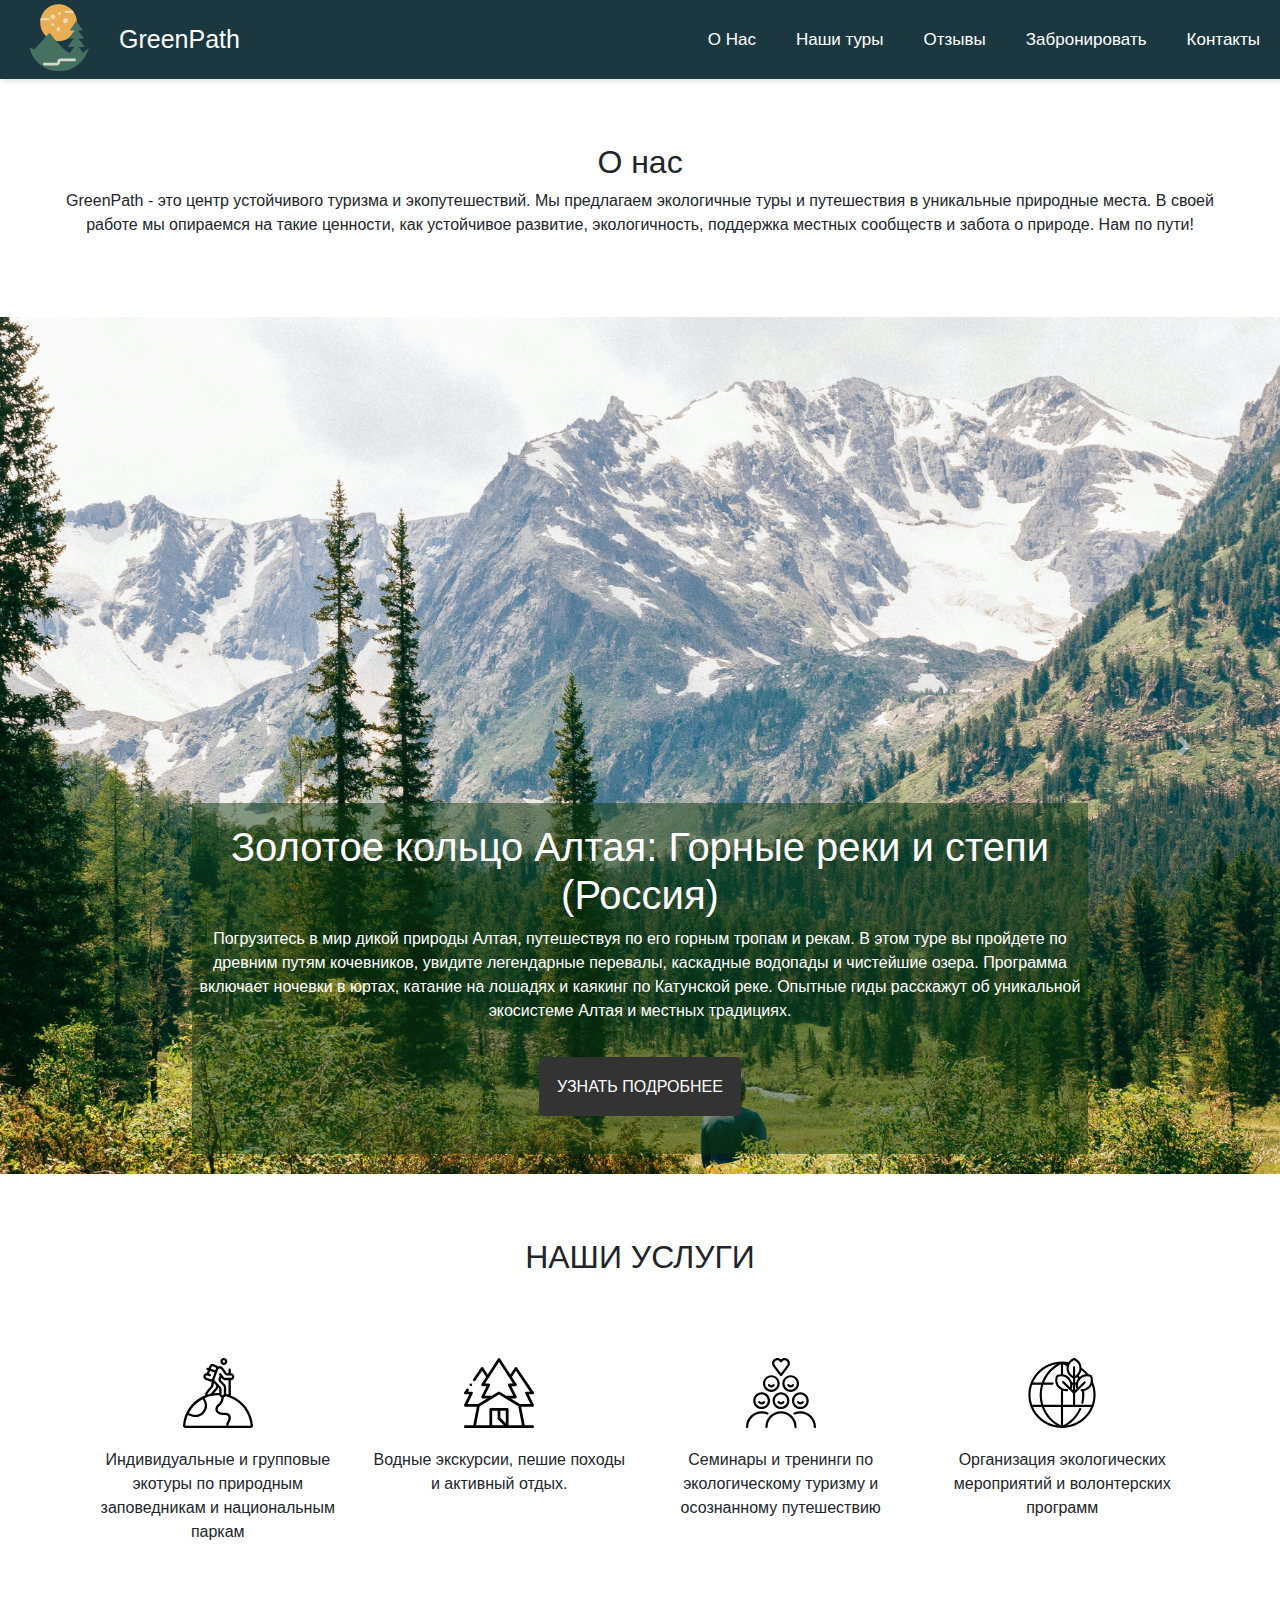
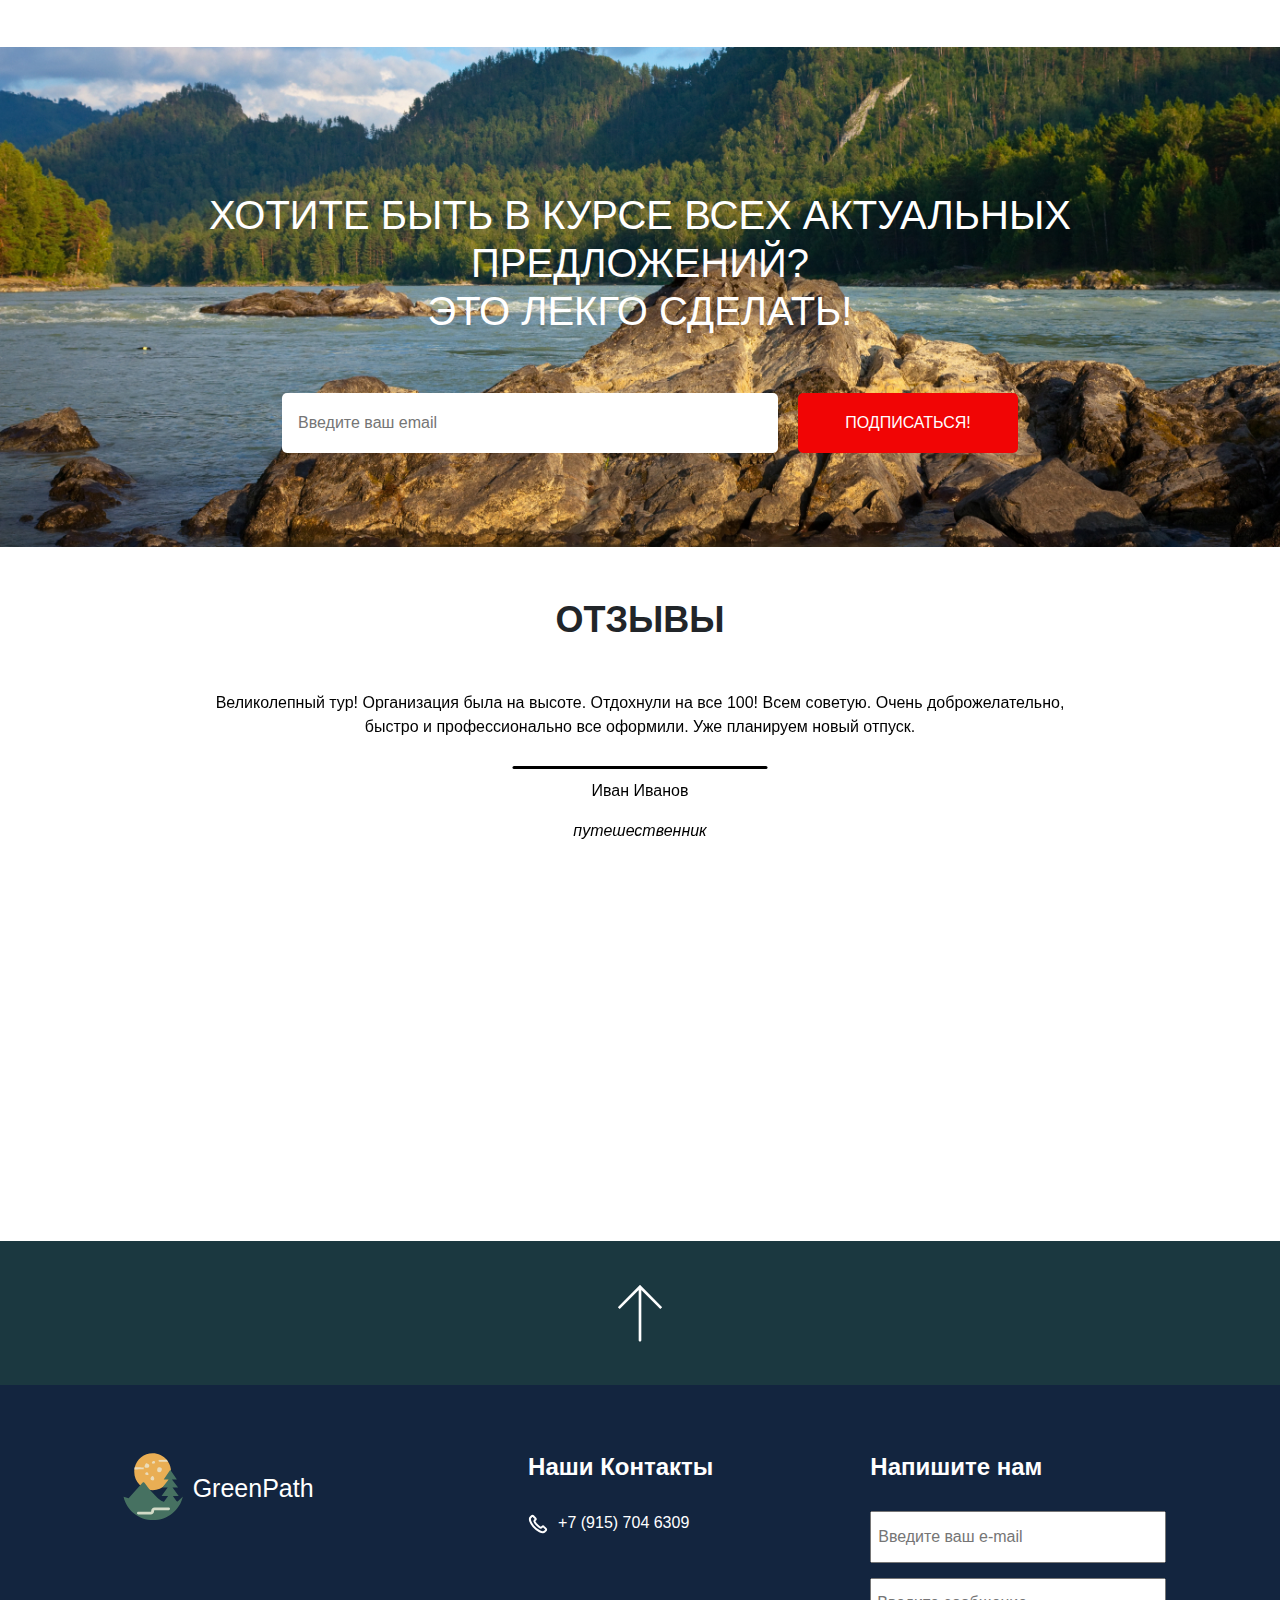
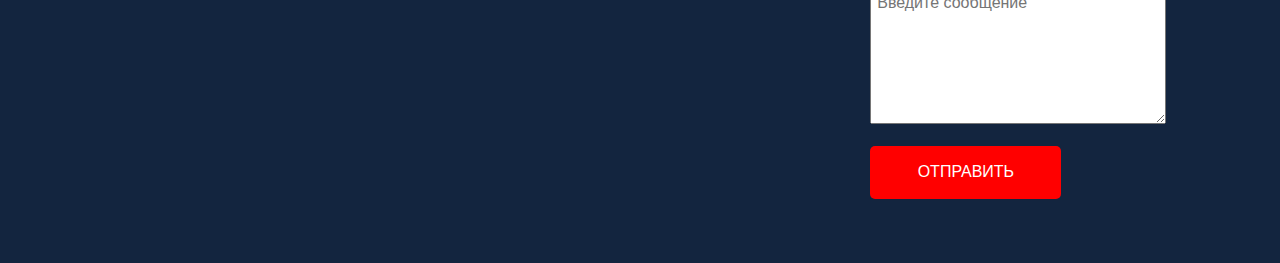
==== commit fabb4386: "change font links to a font-face" ====
--- a/index.html
+++ b/index.html
@@ -5,11 +5,10 @@
     <meta name="viewport" content="width=device-width, initial-scale=1.0">
     <link rel="shortcut icon" href="./assets/images/logo Green-Path.svg" type="image/svg">
     <title>GreenPath</title>
-    <link rel="stylesheet" href="./assets/fonts/Montserrat/Montserrat_Alternates/MontserratAlternates-Black.ttf">
+    <!-- <link rel="stylesheet" href="./assets/fonts/Montserrat/Montserrat_Alternates/MontserratAlternates-Black.ttf">
     <link rel="stylesheet" href="./assets/fonts/Montserrat/Montserrat-VariableFont_wght.ttf">
-    <link rel="stylesheet" href="./assets/fonts/Montserrat/static/Montserrat-Bold.ttf">
-    <link href="https://cdn.jsdelivr.net/npm/bootstrap@5.3.3/dist/css/bootstrap.min.css" rel="stylesheet" integrity="sha384-QWTKZyjpPEjISv5WaRU9OFeRpok6YctnYmDr5pNlyT2bRjXh0JMhjY6hW+ALEwIH" crossorigin="anonymous">
-<!-- <link rel="stylesheet" href="https://cdn.jsdelivr.net/npm/bootstrap@4.0.0/dist/css/bootstrap.min.css" integrity="sha384-Gn5384xqQ1aoWXA+058RXPxPg6fy4IWvTNh0E263XmFcJlSAwiGgFAW/dAiS6JXm" crossorigin="anonymous"> -->
+    <link rel="stylesheet" href="./assets/fonts/Montserrat/static/Montserrat-Bold.ttf"> -->
+<link rel="stylesheet" href="https://cdn.jsdelivr.net/npm/bootstrap@4.0.0/dist/css/bootstrap.min.css" integrity="sha384-Gn5384xqQ1aoWXA+058RXPxPg6fy4IWvTNh0E263XmFcJlSAwiGgFAW/dAiS6JXm" crossorigin="anonymous">
 <link rel="stylesheet" href="./assets/styles/style.css">
 <link rel="stylesheet" href="./assets/styles/main.css">
 <link rel="stylesheet" href="./assets/styles/header.css">
@@ -69,31 +68,7 @@
 </div>
 
 <div class="tour-carousel_container">
-    <div id="carouselExampleCaptions" class="carousel slide" data-bs-ride="carousel" data data-bs-pause="hover">
-        <div class="carousel-indicators">
-            <button type="button" data-bs-target="#carouselExampleCaptions" data-bs-slide-to="0" class="active" aria-current="true" aria-label="Slide 1"></button>
-            <button type="button" data-bs-target="#carouselExampleCaptions" data-bs-slide-to="1" aria-label="Slide 2"></button>
-            <button type="button" data-bs-target="#carouselExampleCaptions" data-bs-slide-to="2" aria-label="Slide 3"></button>
-        </div>
-        <div class="carousel-inner">
-            <div class="carousel-item active">
-                <img src="./assets/images/altai.jpg" class="d-block w-100" alt="mountains">
-                <div class="carousel-caption tour-textbox  d-md-block">
-                <h5 class="tour-carousel-title">Золотое кольцо Алтая: Горные реки и степи (Россия)</h5>
-                <p class="carousel-text tour-text">Погрузитесь в мир дикой природы Алтая, путешествуя по его горным тропам и рекам. В этом туре вы пройдете по древним путям кочевников, увидите легендарные перевалы, каскадные водопады и чистейшие озера. Программа включает ночевки в юртах, катание на лошадях и каякинг по Катунской реке. Опытные гиды расскажут об уникальной экосистеме Алтая и местных традициях.</p>
-                <a href="catalog.html"><button class="carousel_button">УЗНАТЬ ПОДРОБНЕЕ</button></a>
-                </div>
-            </div>
-            <div class="carousel-item">
-                <img src="./assets/images/kazakhstan-desert.jpg" class="d-block w-100" alt="Kazakhstan desert">
-                <div class="carousel-caption tour-textbox d-md-block">
-                    <h5 class="tour-carousel-title">Пески и каньоны Казахстана: Приключение в Чарынском каньоне (Казахстан)</h5>
-                    <p class="carousel-text tour-text">Исследуйте уникальные природные ландшафты Казахстана: от бескрайних степей до потрясающих каньонов. Тур начинается с Алматы, где вы посетите Чарынский каньон — один из самых впечатляющих каньонов Центральной Азии, продолжите путешествие через пустынные просторы до живописных оазисов и озер.</p>
-                    <a href="catalog.html"><button class="carousel_button">УЗНАТЬ ПОДРОБНЕЕ</button></a>
-                </div>
-            </div>
-
-    <!-- <div id="carouselExampleControls" class="carousel slide" data-ride="carousel" data-pause="hover">
+    <div id="carouselExampleControls" class="carousel slide" data-ride="carousel" data-pause="hover">
         <div class="carousel-inner">
             <div class="carousel-item active">
             <img class="d-block w-100" src="./assets/images/altai.jpg" alt="mountains">
@@ -101,10 +76,10 @@
                 <h5 class="tour-carousel-title">Золотое кольцо Алтая: Горные реки и степи (Россия)
                 </h5>
                 <p class="carousel-text tour-text">Погрузитесь в мир дикой природы Алтая, путешествуя по его горным тропам и рекам. В этом туре вы пройдете по древним путям кочевников, увидите легендарные перевалы, каскадные водопады и чистейшие озера. Программа включает ночевки в юртах, катание на лошадях и каякинг по Катунской реке. Опытные гиды расскажут об уникальной экосистеме Алтая и местных традициях.</p>
-                <a href="catalog.html"><button class="carousel_button">УЗНАТЬ ПОДРОБНЕЕ</button></a> -->
-            <!-- </div> -->
-            <!-- </div> -->
-            <!-- <div class="carousel-item">
+                <a href="catalog.html"><button class="carousel_button">УЗНАТЬ ПОДРОБНЕЕ</button></a>
+            </div>
+            </div>
+            <div class="carousel-item">
                 <img class="d-block w-100" src="./assets/images/kazakhstan-desert.jpg" alt="Kazakhstan desert">
                 <div class="carousel-caption tour-textbox d-md-block">
                     <h5 class="tour-carousel-title">Пески и каньоны Казахстана: Приключение в Чарынском каньоне (Казахстан)
@@ -112,16 +87,8 @@
                     <p class="carousel-text tour-text">Исследуйте уникальные природные ландшафты Казахстана: от бескрайних степей до потрясающих каньонов. Тур начинается с Алматы, где вы посетите Чарынский каньон — один из самых впечатляющих каньонов Центральной Азии, продолжите путешествие через пустынные просторы до живописных оазисов и озер.</p>
                     <a href="catalog.html"><button class="carousel_button">УЗНАТЬ ПОДРОБНЕЕ</button></a>
                 </div>
-            </div> -->
-            <div class="carousel-item">
-                <img src="./assets/images/baikal.jpg" class="d-block w-100" alt="lake Baikal">
-                <div class="carousel-caption tour-textbox d-md-block">
-                    <h5 class="tour-carousel-title">Тайны Байкала: Ледяное царство и шаманские легенды (Россия)</h5>
-                    <p class="carousel-text tour-text">Этот тур на Байкал предлагает уникальную возможность исследовать самое глубокое озеро в мире и узнать тайны сибирской природы и шаманизма. Программа включает поездку по льду Байкала зимой или водные прогулки летом, посещение шаманских святынь и экскурсии по древним городам.</p>
-                    <a href="catalog.html"><button class="carousel_button">УЗНАТЬ ПОДРОБНЕЕ</button></a>
-                </div>
-            </div>
-            <!-- <div class="carousel-item">
+            </div>
+            <div class="carousel-item">
                 <img class="d-block w-100" src="./assets/images/baikal.jpg" alt="lake Baikal">
                 <div class="carousel-caption tour-textbox d-md-block">
                     <h5 class="tour-carousel-title">Тайны Байкала: Ледяное царство и шаманские легенды (Россия)</h5>
@@ -129,16 +96,8 @@
                     </p>
                     <a href="catalog.html"><button class="carousel_button">УЗНАТЬ ПОДРОБНЕЕ</button></a>
                 </div>
-            </div> -->
-            <div class="carousel-item">
-                <img src="./assets/images/mongolia-desert.jpg" class="d-block w-100" alt="Mongolia desert">
-                <div class="carousel-caption tour-textbox d-md-block">
-                    <h5 class="tour-carousel-title">Гоби: Пустыня и кочевники (Монголия)</h5>
-                    <p class="carousel-text tour-text">Откройте для себя одну из самых загадочных пустынь мира — Гоби, путешествуя по монгольским степям и пустынным ландшафтам. Этот тур предлагает уникальный опыт общения с монгольскими кочевниками, ночевки в традиционных юртах и сафари по пустыне.</p>
-                    <a href="catalog.html"><button class="carousel_button">УЗНАТЬ ПОДРОБНЕЕ</button></a>
-                </div>
-            </div>
-            <!-- <div class="carousel-item">
+            </div>
+            <div class="carousel-item">
                 <img class="d-block w-100" src="./assets/images/mongolia-desert.jpg" alt="Mongolia desert">
                 <div class="carousel-caption tour-textbox d-md-block">
                     <h5 class="tour-carousel-title">Гоби: Пустыня и кочевники (Монголия)
@@ -146,25 +105,16 @@
                     <p class="carousel-text tour-text">Откройте для себя одну из самых загадочных пустынь мира — Гоби, путешествуя по монгольским степям и пустынным ландшафтам. Этот тур предлагает уникальный опыт общения с монгольскими кочевниками, ночевки в традиционных юртах и сафари по пустыне.</p>
                     <a href="catalog.html"><button class="carousel_button">УЗНАТЬ ПОДРОБНЕЕ</button></a>
                 </div>
-            </div> -->
-        <!-- </div> -->
-    </div>
-        <!-- <a class="carousel-control-prev" href="#carouselExampleControls" role="button" data-slide="prev">
+            </div>
+        </div>
+        <a class="carousel-control-prev" href="#carouselExampleControls" role="button" data-slide="prev">
             <span class="carousel-control-prev-icon" aria-hidden="true"></span>
             <span class="sr-only">Previous</span>
         </a>
         <a class="carousel-control-next" href="#carouselExampleControls" role="button" data-slide="next">
             <span class="carousel-control-next-icon" aria-hidden="true"></span>
             <span class="sr-only">Next</span>
-        </a> -->
-        <button class="carousel-control-prev" type="button" data-bs-target="#carouselExampleCaptions" data-bs-slide="prev">
-            <span class="carousel-control-prev-icon" aria-hidden="true"></span>
-            <span class="visually-hidden">Previous</span>
-          </button>
-          <button class="carousel-control-next" type="button" data-bs-target="#carouselExampleCaptions" data-bs-slide="next">
-            <span class="carousel-control-next-icon" aria-hidden="true"></span>
-            <span class="visually-hidden">Next</span>
-          </button>
+        </a>
     </div>
 </div>
 
@@ -320,9 +270,8 @@
         </div>
     </div>
 </footer>
-<script src="https://cdn.jsdelivr.net/npm/bootstrap@5.3.3/dist/js/bootstrap.bundle.min.js" integrity="sha384-YvpcrYf0tY3lHB60NNkmXc5s9fDVZLESaAA55NDzOxhy9GkcIdslK1eN7N6jIeHz" crossorigin="anonymous"></script>
-<!-- <script src="https://code.jquery.com/jquery-3.2.1.slim.min.js" integrity="sha384-KJ3o2DKtIkvYIK3UENzmM7KCkRr/rE9/Qpg6aAZGJwFDMVNA/GpGFF93hXpG5KkN" crossorigin="anonymous"></script>
+<script src="https://code.jquery.com/jquery-3.2.1.slim.min.js" integrity="sha384-KJ3o2DKtIkvYIK3UENzmM7KCkRr/rE9/Qpg6aAZGJwFDMVNA/GpGFF93hXpG5KkN" crossorigin="anonymous"></script>
 <script src="https://cdn.jsdelivr.net/npm/popper.js@1.12.9/dist/umd/popper.min.js" integrity="sha384-ApNbgh9B+Y1QKtv3Rn7W3mgPxhU9K/ScQsAP7hUibX39j7fakFPskvXusvfa0b4Q" crossorigin="anonymous"></script>
-<script src="https://cdn.jsdelivr.net/npm/bootstrap@4.0.0/dist/js/bootstrap.min.js" integrity="sha384-JZR6Spejh4U02d8jOt6vLEHfe/JQGiRRSQQxSfFWpi1MquVdAyjUar5+76PVCmYl" crossorigin="anonymous"></script> -->
+<script src="https://cdn.jsdelivr.net/npm/bootstrap@4.0.0/dist/js/bootstrap.min.js" integrity="sha384-JZR6Spejh4U02d8jOt6vLEHfe/JQGiRRSQQxSfFWpi1MquVdAyjUar5+76PVCmYl" crossorigin="anonymous"></script>
 </body>
 </html>--- a/assets/styles/style.css
+++ b/assets/styles/style.css
@@ -3,6 +3,22 @@
     padding: 0;
     box-sizing: content-box;
 }
+
+@font-face{
+    font-family: "Montserrat Alternates";
+  src: url("./fonts/Montserrat/Montserrat_Alternates/MontserratAlternates-Black.ttf");
+}
+
+@font-face{
+    font-family: "Montserrat";
+  src: url("./fonts/Montserrat/Montserrat-VariableFont_wght.ttf");
+}
+
+@font-face{
+    font-family: "Montserrat Bold";
+  src: url("./fonts/Montserrat/static/Montserrat-Bold.ttf");
+}
+
 
 button{
     box-shadow: none;
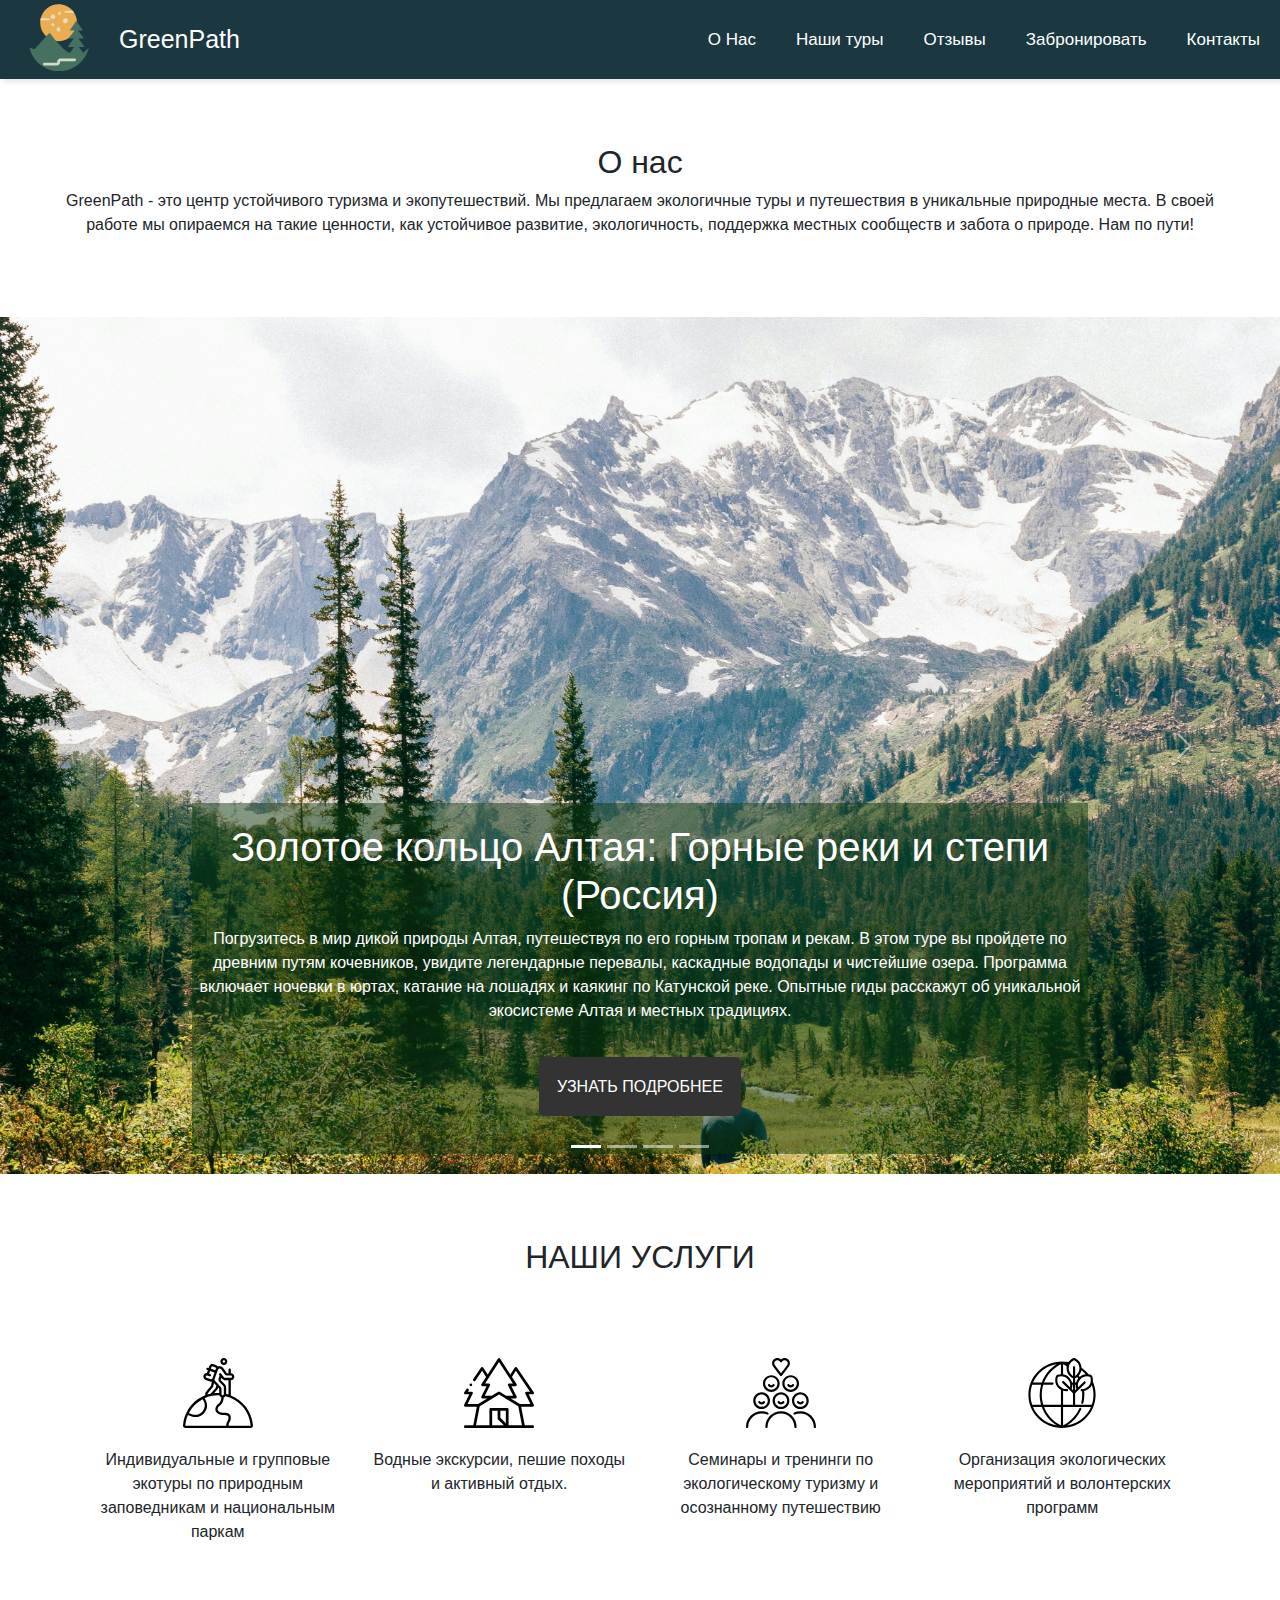
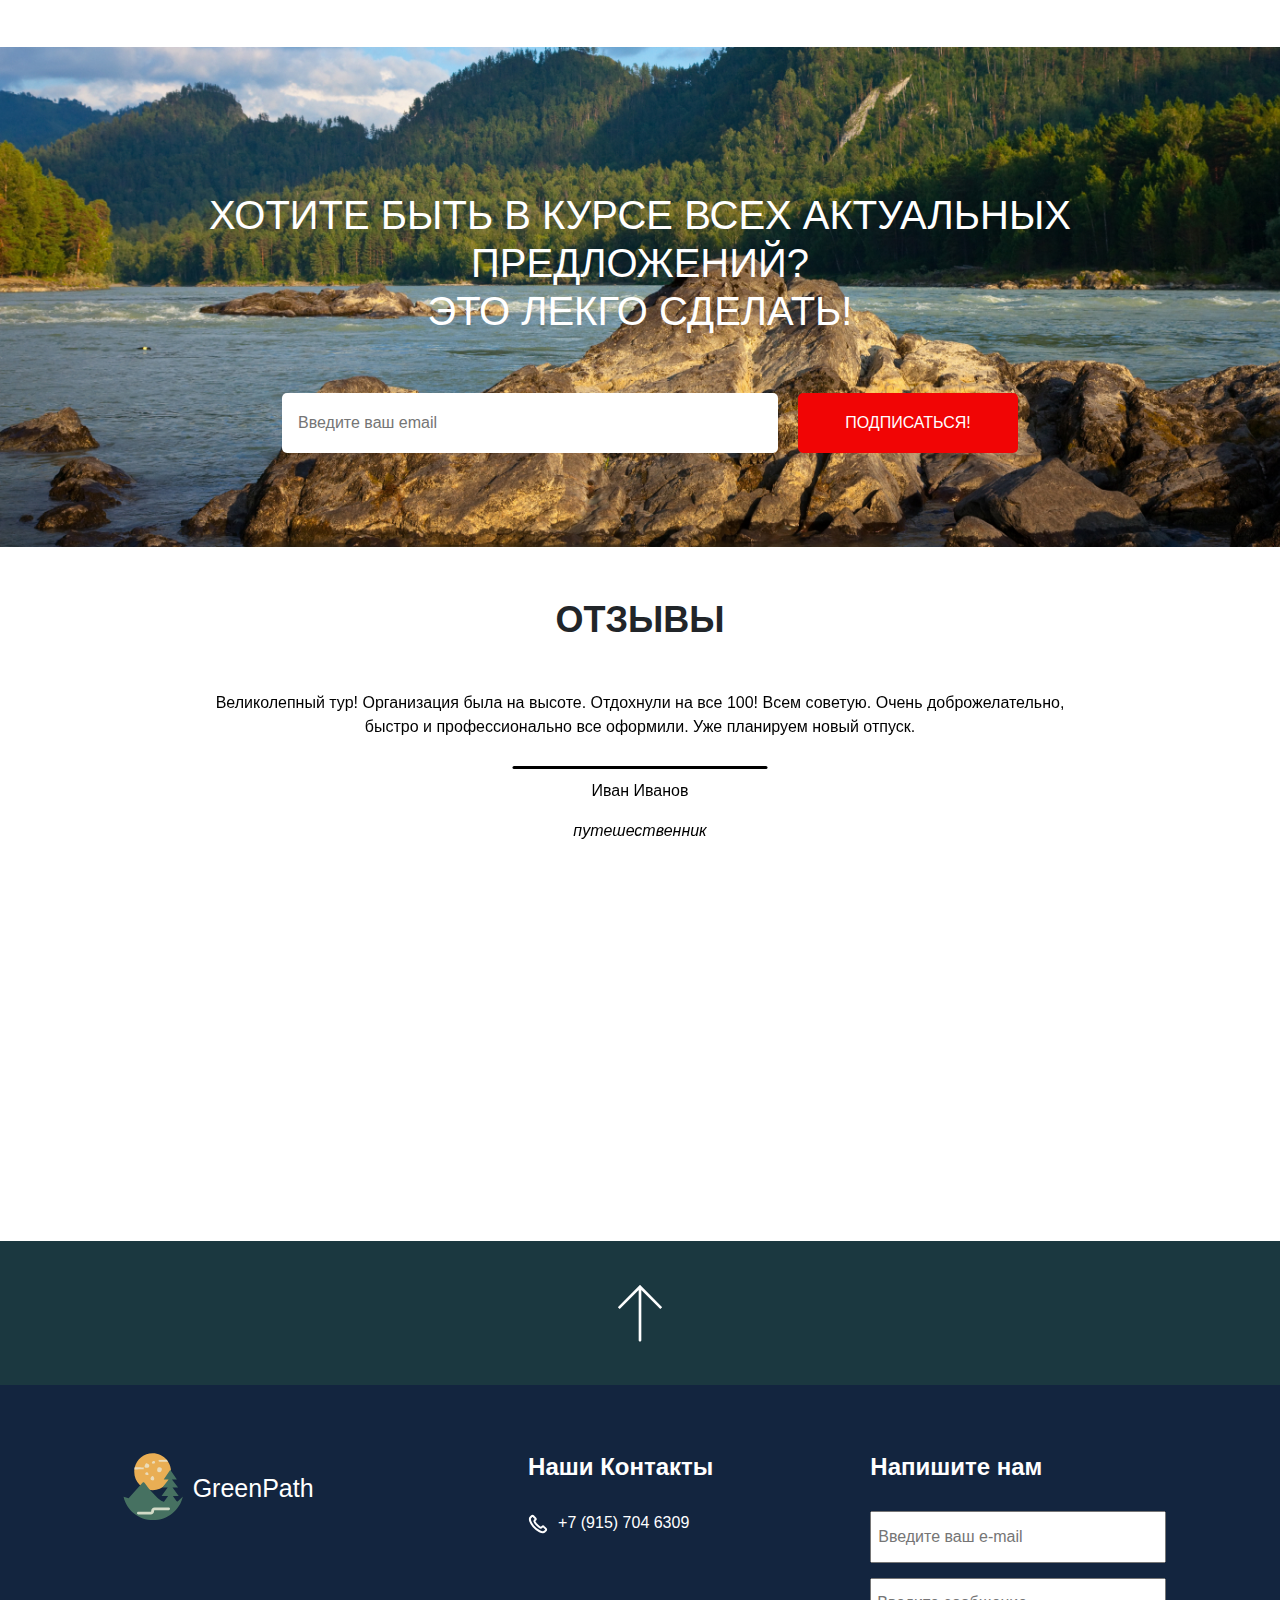
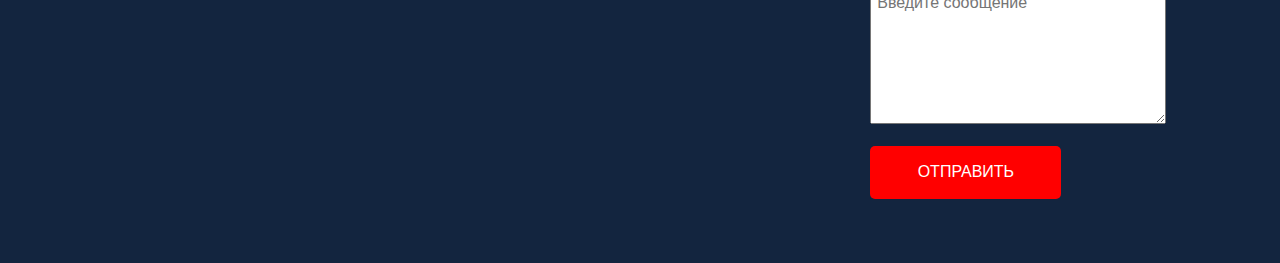
==== commit f5e84112: "add one more horizontal line (button) for the 4th slide" ====
--- a/index.html
+++ b/index.html
@@ -5,10 +5,11 @@
     <meta name="viewport" content="width=device-width, initial-scale=1.0">
     <link rel="shortcut icon" href="./assets/images/logo Green-Path.svg" type="image/svg">
     <title>GreenPath</title>
-    <!-- <link rel="stylesheet" href="./assets/fonts/Montserrat/Montserrat_Alternates/MontserratAlternates-Black.ttf">
+    <link rel="stylesheet" href="./assets/fonts/Montserrat/Montserrat_Alternates/MontserratAlternates-Black.ttf">
     <link rel="stylesheet" href="./assets/fonts/Montserrat/Montserrat-VariableFont_wght.ttf">
-    <link rel="stylesheet" href="./assets/fonts/Montserrat/static/Montserrat-Bold.ttf"> -->
-<link rel="stylesheet" href="https://cdn.jsdelivr.net/npm/bootstrap@4.0.0/dist/css/bootstrap.min.css" integrity="sha384-Gn5384xqQ1aoWXA+058RXPxPg6fy4IWvTNh0E263XmFcJlSAwiGgFAW/dAiS6JXm" crossorigin="anonymous">
+    <link rel="stylesheet" href="./assets/fonts/Montserrat/static/Montserrat-Bold.ttf">
+    <link href="https://cdn.jsdelivr.net/npm/bootstrap@5.3.3/dist/css/bootstrap.min.css" rel="stylesheet" integrity="sha384-QWTKZyjpPEjISv5WaRU9OFeRpok6YctnYmDr5pNlyT2bRjXh0JMhjY6hW+ALEwIH" crossorigin="anonymous">
+<!-- <link rel="stylesheet" href="https://cdn.jsdelivr.net/npm/bootstrap@4.0.0/dist/css/bootstrap.min.css" integrity="sha384-Gn5384xqQ1aoWXA+058RXPxPg6fy4IWvTNh0E263XmFcJlSAwiGgFAW/dAiS6JXm" crossorigin="anonymous"> -->
 <link rel="stylesheet" href="./assets/styles/style.css">
 <link rel="stylesheet" href="./assets/styles/main.css">
 <link rel="stylesheet" href="./assets/styles/header.css">
@@ -68,7 +69,32 @@
 </div>
 
 <div class="tour-carousel_container">
-    <div id="carouselExampleControls" class="carousel slide" data-ride="carousel" data-pause="hover">
+    <div id="carouselExampleCaptions" class="carousel slide" data-bs-ride="carousel" data data-bs-pause="hover">
+        <div class="carousel-indicators">
+            <button type="button" data-bs-target="#carouselExampleCaptions" data-bs-slide-to="0" class="active" aria-current="true" aria-label="Slide 1"></button>
+            <button type="button" data-bs-target="#carouselExampleCaptions" data-bs-slide-to="1" aria-label="Slide 2"></button>
+            <button type="button" data-bs-target="#carouselExampleCaptions" data-bs-slide-to="2" aria-label="Slide 3"></button>
+            <button type="button" data-bs-target="#carouselExampleCaptions" data-bs-slide-to="2" aria-label="Slide 4"></button>
+        </div>
+        <div class="carousel-inner">
+            <div class="carousel-item active">
+                <img src="./assets/images/altai.jpg" class="d-block w-100" alt="mountains">
+                <div class="carousel-caption tour-textbox  d-md-block">
+                <h5 class="tour-carousel-title">Золотое кольцо Алтая: Горные реки и степи (Россия)</h5>
+                <p class="carousel-text tour-text">Погрузитесь в мир дикой природы Алтая, путешествуя по его горным тропам и рекам. В этом туре вы пройдете по древним путям кочевников, увидите легендарные перевалы, каскадные водопады и чистейшие озера. Программа включает ночевки в юртах, катание на лошадях и каякинг по Катунской реке. Опытные гиды расскажут об уникальной экосистеме Алтая и местных традициях.</p>
+                <a href="catalog.html"><button class="carousel_button">УЗНАТЬ ПОДРОБНЕЕ</button></a>
+                </div>
+            </div>
+            <div class="carousel-item">
+                <img src="./assets/images/kazakhstan-desert.jpg" class="d-block w-100" alt="Kazakhstan desert">
+                <div class="carousel-caption tour-textbox d-md-block">
+                    <h5 class="tour-carousel-title">Пески и каньоны Казахстана: Приключение в Чарынском каньоне (Казахстан)</h5>
+                    <p class="carousel-text tour-text">Исследуйте уникальные природные ландшафты Казахстана: от бескрайних степей до потрясающих каньонов. Тур начинается с Алматы, где вы посетите Чарынский каньон — один из самых впечатляющих каньонов Центральной Азии, продолжите путешествие через пустынные просторы до живописных оазисов и озер.</p>
+                    <a href="catalog.html"><button class="carousel_button">УЗНАТЬ ПОДРОБНЕЕ</button></a>
+                </div>
+            </div>
+
+    <!-- <div id="carouselExampleControls" class="carousel slide" data-ride="carousel" data-pause="hover">
         <div class="carousel-inner">
             <div class="carousel-item active">
             <img class="d-block w-100" src="./assets/images/altai.jpg" alt="mountains">
@@ -76,10 +102,10 @@
                 <h5 class="tour-carousel-title">Золотое кольцо Алтая: Горные реки и степи (Россия)
                 </h5>
                 <p class="carousel-text tour-text">Погрузитесь в мир дикой природы Алтая, путешествуя по его горным тропам и рекам. В этом туре вы пройдете по древним путям кочевников, увидите легендарные перевалы, каскадные водопады и чистейшие озера. Программа включает ночевки в юртах, катание на лошадях и каякинг по Катунской реке. Опытные гиды расскажут об уникальной экосистеме Алтая и местных традициях.</p>
-                <a href="catalog.html"><button class="carousel_button">УЗНАТЬ ПОДРОБНЕЕ</button></a>
-            </div>
-            </div>
-            <div class="carousel-item">
+                <a href="catalog.html"><button class="carousel_button">УЗНАТЬ ПОДРОБНЕЕ</button></a> -->
+            <!-- </div> -->
+            <!-- </div> -->
+            <!-- <div class="carousel-item">
                 <img class="d-block w-100" src="./assets/images/kazakhstan-desert.jpg" alt="Kazakhstan desert">
                 <div class="carousel-caption tour-textbox d-md-block">
                     <h5 class="tour-carousel-title">Пески и каньоны Казахстана: Приключение в Чарынском каньоне (Казахстан)
@@ -87,8 +113,16 @@
                     <p class="carousel-text tour-text">Исследуйте уникальные природные ландшафты Казахстана: от бескрайних степей до потрясающих каньонов. Тур начинается с Алматы, где вы посетите Чарынский каньон — один из самых впечатляющих каньонов Центральной Азии, продолжите путешествие через пустынные просторы до живописных оазисов и озер.</p>
                     <a href="catalog.html"><button class="carousel_button">УЗНАТЬ ПОДРОБНЕЕ</button></a>
                 </div>
-            </div>
-            <div class="carousel-item">
+            </div> -->
+            <div class="carousel-item">
+                <img src="./assets/images/baikal.jpg" class="d-block w-100" alt="lake Baikal">
+                <div class="carousel-caption tour-textbox d-md-block">
+                    <h5 class="tour-carousel-title">Тайны Байкала: Ледяное царство и шаманские легенды (Россия)</h5>
+                    <p class="carousel-text tour-text">Этот тур на Байкал предлагает уникальную возможность исследовать самое глубокое озеро в мире и узнать тайны сибирской природы и шаманизма. Программа включает поездку по льду Байкала зимой или водные прогулки летом, посещение шаманских святынь и экскурсии по древним городам.</p>
+                    <a href="catalog.html"><button class="carousel_button">УЗНАТЬ ПОДРОБНЕЕ</button></a>
+                </div>
+            </div>
+            <!-- <div class="carousel-item">
                 <img class="d-block w-100" src="./assets/images/baikal.jpg" alt="lake Baikal">
                 <div class="carousel-caption tour-textbox d-md-block">
                     <h5 class="tour-carousel-title">Тайны Байкала: Ледяное царство и шаманские легенды (Россия)</h5>
@@ -96,8 +130,16 @@
                     </p>
                     <a href="catalog.html"><button class="carousel_button">УЗНАТЬ ПОДРОБНЕЕ</button></a>
                 </div>
-            </div>
-            <div class="carousel-item">
+            </div> -->
+            <div class="carousel-item">
+                <img src="./assets/images/mongolia-desert.jpg" class="d-block w-100" alt="Mongolia desert">
+                <div class="carousel-caption tour-textbox d-md-block">
+                    <h5 class="tour-carousel-title">Гоби: Пустыня и кочевники (Монголия)</h5>
+                    <p class="carousel-text tour-text">Откройте для себя одну из самых загадочных пустынь мира — Гоби, путешествуя по монгольским степям и пустынным ландшафтам. Этот тур предлагает уникальный опыт общения с монгольскими кочевниками, ночевки в традиционных юртах и сафари по пустыне.</p>
+                    <a href="catalog.html"><button class="carousel_button">УЗНАТЬ ПОДРОБНЕЕ</button></a>
+                </div>
+            </div>
+            <!-- <div class="carousel-item">
                 <img class="d-block w-100" src="./assets/images/mongolia-desert.jpg" alt="Mongolia desert">
                 <div class="carousel-caption tour-textbox d-md-block">
                     <h5 class="tour-carousel-title">Гоби: Пустыня и кочевники (Монголия)
@@ -105,16 +147,25 @@
                     <p class="carousel-text tour-text">Откройте для себя одну из самых загадочных пустынь мира — Гоби, путешествуя по монгольским степям и пустынным ландшафтам. Этот тур предлагает уникальный опыт общения с монгольскими кочевниками, ночевки в традиционных юртах и сафари по пустыне.</p>
                     <a href="catalog.html"><button class="carousel_button">УЗНАТЬ ПОДРОБНЕЕ</button></a>
                 </div>
-            </div>
-        </div>
-        <a class="carousel-control-prev" href="#carouselExampleControls" role="button" data-slide="prev">
+            </div> -->
+        <!-- </div> -->
+    </div>
+        <!-- <a class="carousel-control-prev" href="#carouselExampleControls" role="button" data-slide="prev">
             <span class="carousel-control-prev-icon" aria-hidden="true"></span>
             <span class="sr-only">Previous</span>
         </a>
         <a class="carousel-control-next" href="#carouselExampleControls" role="button" data-slide="next">
             <span class="carousel-control-next-icon" aria-hidden="true"></span>
             <span class="sr-only">Next</span>
-        </a>
+        </a> -->
+        <button class="carousel-control-prev" type="button" data-bs-target="#carouselExampleCaptions" data-bs-slide="prev">
+            <span class="carousel-control-prev-icon" aria-hidden="true"></span>
+            <span class="visually-hidden">Previous</span>
+          </button>
+          <button class="carousel-control-next" type="button" data-bs-target="#carouselExampleCaptions" data-bs-slide="next">
+            <span class="carousel-control-next-icon" aria-hidden="true"></span>
+            <span class="visually-hidden">Next</span>
+          </button>
     </div>
 </div>
 
@@ -270,8 +321,9 @@
         </div>
     </div>
 </footer>
-<script src="https://code.jquery.com/jquery-3.2.1.slim.min.js" integrity="sha384-KJ3o2DKtIkvYIK3UENzmM7KCkRr/rE9/Qpg6aAZGJwFDMVNA/GpGFF93hXpG5KkN" crossorigin="anonymous"></script>
+<script src="https://cdn.jsdelivr.net/npm/bootstrap@5.3.3/dist/js/bootstrap.bundle.min.js" integrity="sha384-YvpcrYf0tY3lHB60NNkmXc5s9fDVZLESaAA55NDzOxhy9GkcIdslK1eN7N6jIeHz" crossorigin="anonymous"></script>
+<!-- <script src="https://code.jquery.com/jquery-3.2.1.slim.min.js" integrity="sha384-KJ3o2DKtIkvYIK3UENzmM7KCkRr/rE9/Qpg6aAZGJwFDMVNA/GpGFF93hXpG5KkN" crossorigin="anonymous"></script>
 <script src="https://cdn.jsdelivr.net/npm/popper.js@1.12.9/dist/umd/popper.min.js" integrity="sha384-ApNbgh9B+Y1QKtv3Rn7W3mgPxhU9K/ScQsAP7hUibX39j7fakFPskvXusvfa0b4Q" crossorigin="anonymous"></script>
-<script src="https://cdn.jsdelivr.net/npm/bootstrap@4.0.0/dist/js/bootstrap.min.js" integrity="sha384-JZR6Spejh4U02d8jOt6vLEHfe/JQGiRRSQQxSfFWpi1MquVdAyjUar5+76PVCmYl" crossorigin="anonymous"></script>
+<script src="https://cdn.jsdelivr.net/npm/bootstrap@4.0.0/dist/js/bootstrap.min.js" integrity="sha384-JZR6Spejh4U02d8jOt6vLEHfe/JQGiRRSQQxSfFWpi1MquVdAyjUar5+76PVCmYl" crossorigin="anonymous"></script> -->
 </body>
 </html>--- a/assets/styles/main.css
+++ b/assets/styles/main.css
@@ -9,7 +9,6 @@
 .aboutUs_text{
     text-align: center;
 }
-
 
 .carousel-caption {
     color: black;
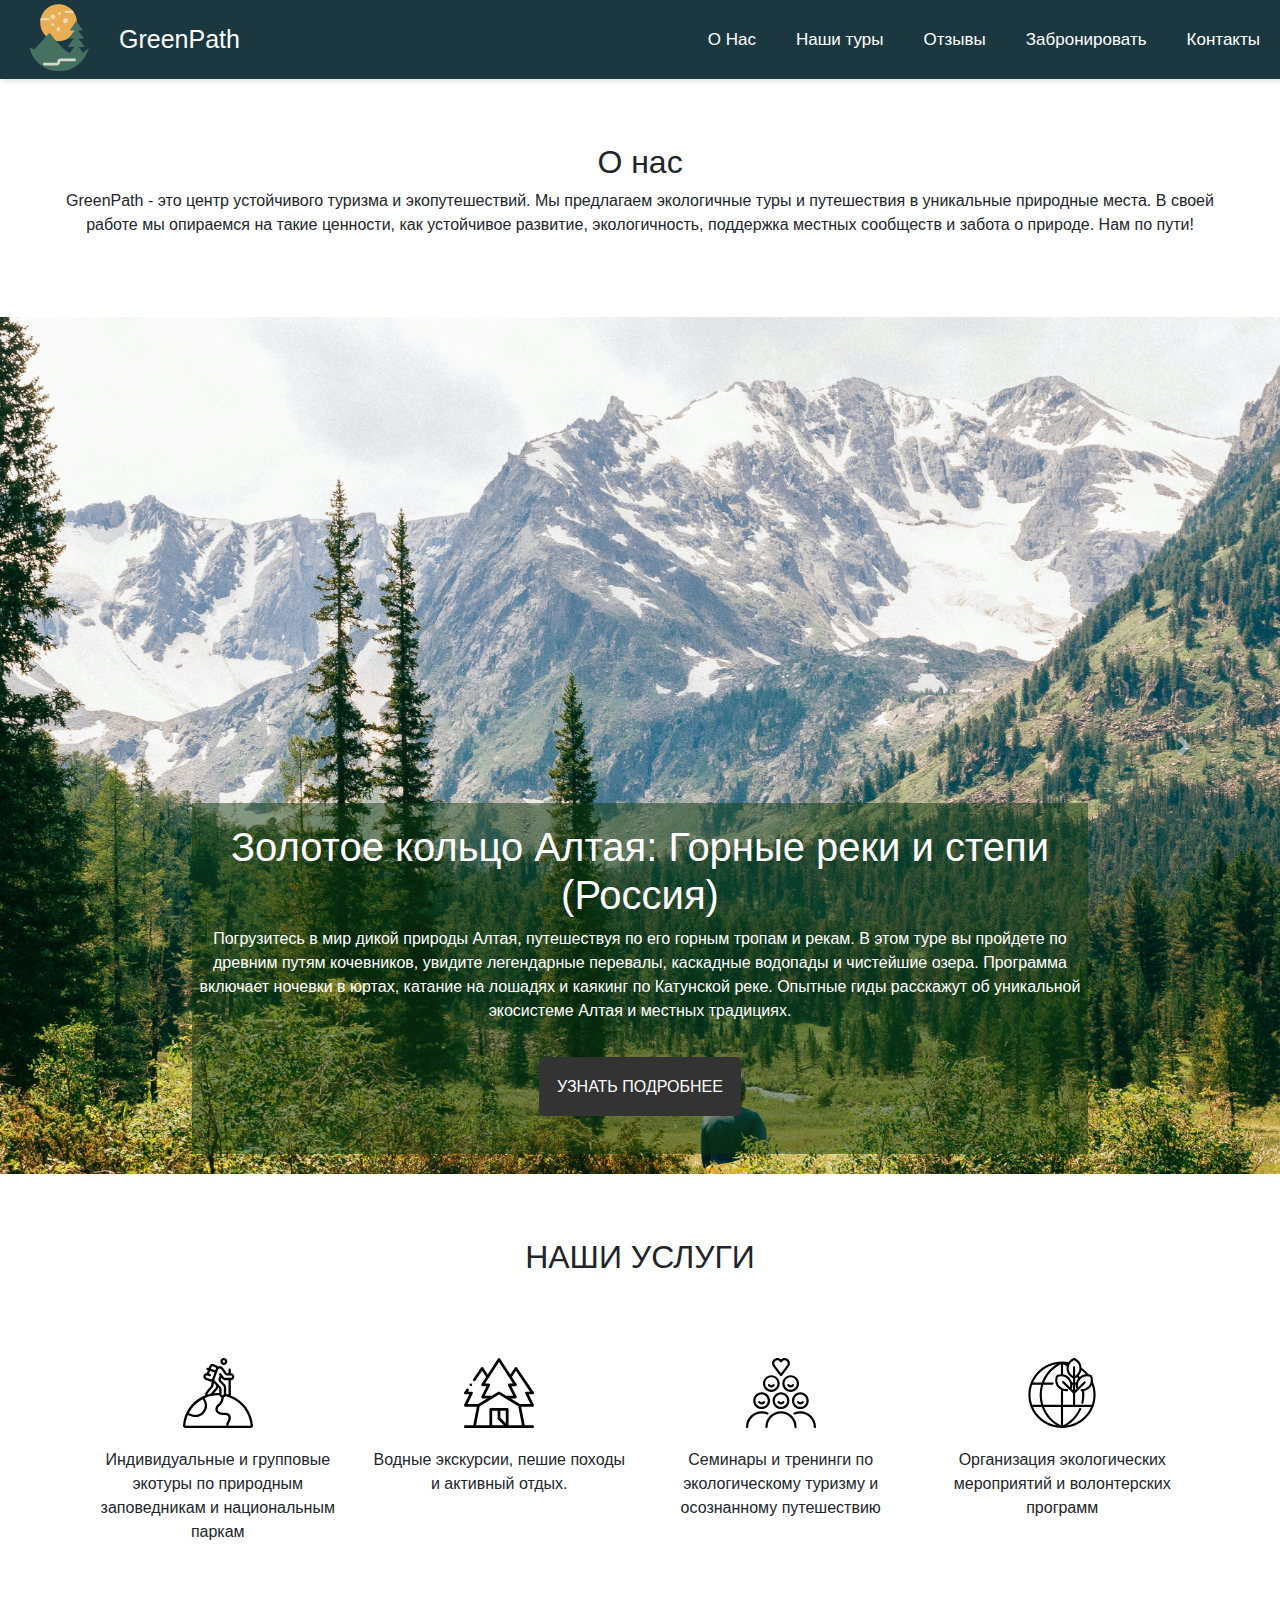
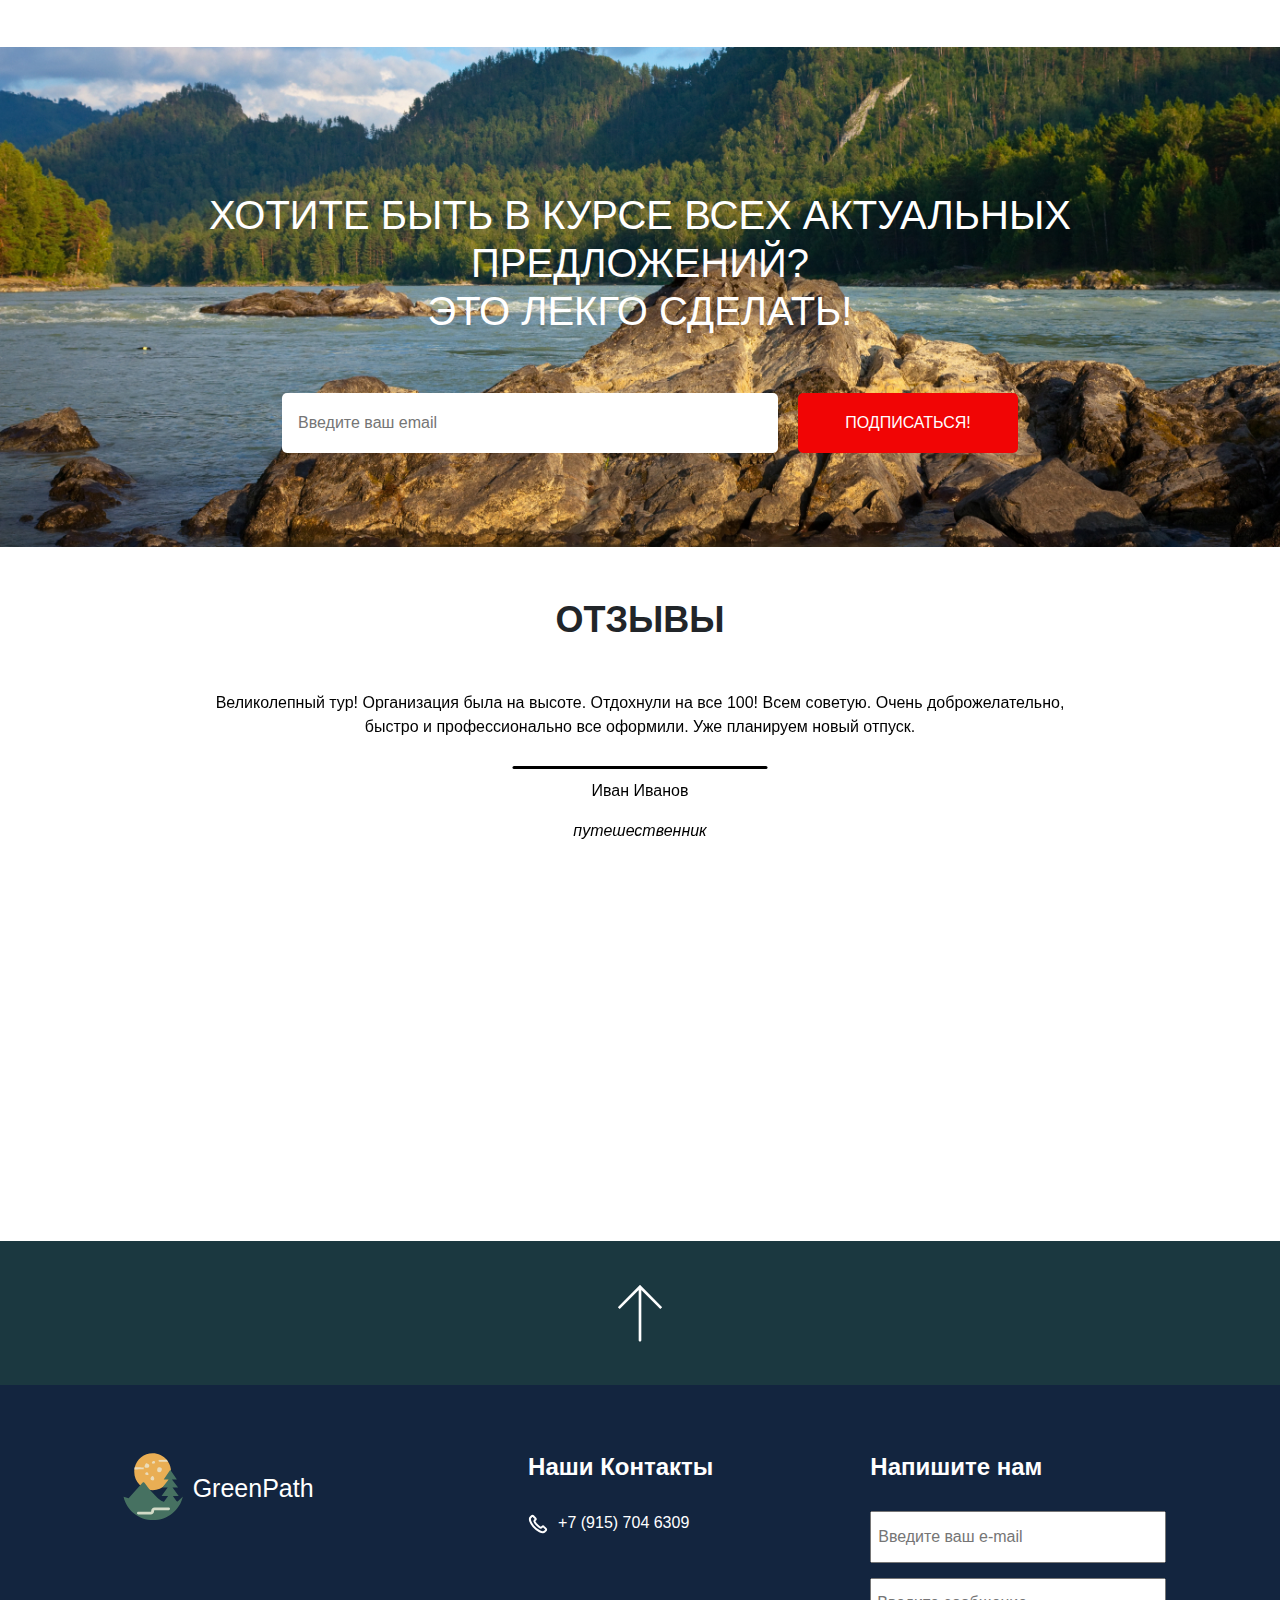
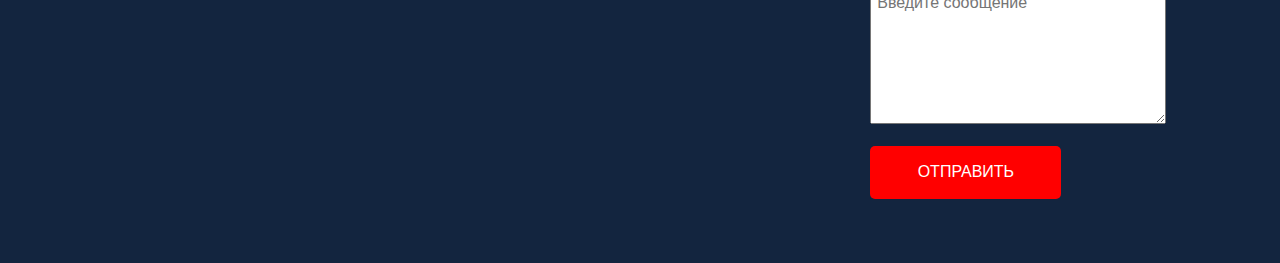
==== commit d5bf31b0: "add onclick attribute to buttons in tour carousel" ====
--- a/index.html
+++ b/index.html
@@ -5,11 +5,10 @@
     <meta name="viewport" content="width=device-width, initial-scale=1.0">
     <link rel="shortcut icon" href="./assets/images/logo Green-Path.svg" type="image/svg">
     <title>GreenPath</title>
-    <link rel="stylesheet" href="./assets/fonts/Montserrat/Montserrat_Alternates/MontserratAlternates-Black.ttf">
+    <!-- <link rel="stylesheet" href="./assets/fonts/Montserrat/Montserrat_Alternates/MontserratAlternates-Black.ttf">
     <link rel="stylesheet" href="./assets/fonts/Montserrat/Montserrat-VariableFont_wght.ttf">
-    <link rel="stylesheet" href="./assets/fonts/Montserrat/static/Montserrat-Bold.ttf">
-    <link href="https://cdn.jsdelivr.net/npm/bootstrap@5.3.3/dist/css/bootstrap.min.css" rel="stylesheet" integrity="sha384-QWTKZyjpPEjISv5WaRU9OFeRpok6YctnYmDr5pNlyT2bRjXh0JMhjY6hW+ALEwIH" crossorigin="anonymous">
-<!-- <link rel="stylesheet" href="https://cdn.jsdelivr.net/npm/bootstrap@4.0.0/dist/css/bootstrap.min.css" integrity="sha384-Gn5384xqQ1aoWXA+058RXPxPg6fy4IWvTNh0E263XmFcJlSAwiGgFAW/dAiS6JXm" crossorigin="anonymous"> -->
+    <link rel="stylesheet" href="./assets/fonts/Montserrat/static/Montserrat-Bold.ttf"> -->
+<link rel="stylesheet" href="https://cdn.jsdelivr.net/npm/bootstrap@4.0.0/dist/css/bootstrap.min.css" integrity="sha384-Gn5384xqQ1aoWXA+058RXPxPg6fy4IWvTNh0E263XmFcJlSAwiGgFAW/dAiS6JXm" crossorigin="anonymous">
 <link rel="stylesheet" href="./assets/styles/style.css">
 <link rel="stylesheet" href="./assets/styles/main.css">
 <link rel="stylesheet" href="./assets/styles/header.css">
@@ -69,32 +68,7 @@
 </div>
 
 <div class="tour-carousel_container">
-    <div id="carouselExampleCaptions" class="carousel slide" data-bs-ride="carousel" data data-bs-pause="hover">
-        <div class="carousel-indicators">
-            <button type="button" data-bs-target="#carouselExampleCaptions" data-bs-slide-to="0" class="active" aria-current="true" aria-label="Slide 1"></button>
-            <button type="button" data-bs-target="#carouselExampleCaptions" data-bs-slide-to="1" aria-label="Slide 2"></button>
-            <button type="button" data-bs-target="#carouselExampleCaptions" data-bs-slide-to="2" aria-label="Slide 3"></button>
-            <button type="button" data-bs-target="#carouselExampleCaptions" data-bs-slide-to="2" aria-label="Slide 4"></button>
-        </div>
-        <div class="carousel-inner">
-            <div class="carousel-item active">
-                <img src="./assets/images/altai.jpg" class="d-block w-100" alt="mountains">
-                <div class="carousel-caption tour-textbox  d-md-block">
-                <h5 class="tour-carousel-title">Золотое кольцо Алтая: Горные реки и степи (Россия)</h5>
-                <p class="carousel-text tour-text">Погрузитесь в мир дикой природы Алтая, путешествуя по его горным тропам и рекам. В этом туре вы пройдете по древним путям кочевников, увидите легендарные перевалы, каскадные водопады и чистейшие озера. Программа включает ночевки в юртах, катание на лошадях и каякинг по Катунской реке. Опытные гиды расскажут об уникальной экосистеме Алтая и местных традициях.</p>
-                <a href="catalog.html"><button class="carousel_button">УЗНАТЬ ПОДРОБНЕЕ</button></a>
-                </div>
-            </div>
-            <div class="carousel-item">
-                <img src="./assets/images/kazakhstan-desert.jpg" class="d-block w-100" alt="Kazakhstan desert">
-                <div class="carousel-caption tour-textbox d-md-block">
-                    <h5 class="tour-carousel-title">Пески и каньоны Казахстана: Приключение в Чарынском каньоне (Казахстан)</h5>
-                    <p class="carousel-text tour-text">Исследуйте уникальные природные ландшафты Казахстана: от бескрайних степей до потрясающих каньонов. Тур начинается с Алматы, где вы посетите Чарынский каньон — один из самых впечатляющих каньонов Центральной Азии, продолжите путешествие через пустынные просторы до живописных оазисов и озер.</p>
-                    <a href="catalog.html"><button class="carousel_button">УЗНАТЬ ПОДРОБНЕЕ</button></a>
-                </div>
-            </div>
-
-    <!-- <div id="carouselExampleControls" class="carousel slide" data-ride="carousel" data-pause="hover">
+    <div id="carouselExampleControls" class="carousel slide" data-ride="carousel" data-pause="hover">
         <div class="carousel-inner">
             <div class="carousel-item active">
             <img class="d-block w-100" src="./assets/images/altai.jpg" alt="mountains">
@@ -102,70 +76,45 @@
                 <h5 class="tour-carousel-title">Золотое кольцо Алтая: Горные реки и степи (Россия)
                 </h5>
                 <p class="carousel-text tour-text">Погрузитесь в мир дикой природы Алтая, путешествуя по его горным тропам и рекам. В этом туре вы пройдете по древним путям кочевников, увидите легендарные перевалы, каскадные водопады и чистейшие озера. Программа включает ночевки в юртах, катание на лошадях и каякинг по Катунской реке. Опытные гиды расскажут об уникальной экосистеме Алтая и местных традициях.</p>
-                <a href="catalog.html"><button class="carousel_button">УЗНАТЬ ПОДРОБНЕЕ</button></a> -->
-            <!-- </div> -->
-            <!-- </div> -->
-            <!-- <div class="carousel-item">
+                <button class="carousel_button" onclick="document.location='altai.html'">УЗНАТЬ ПОДРОБНЕЕ</button>
+            </div>
+            </div>
+            <div class="carousel-item">
                 <img class="d-block w-100" src="./assets/images/kazakhstan-desert.jpg" alt="Kazakhstan desert">
                 <div class="carousel-caption tour-textbox d-md-block">
                     <h5 class="tour-carousel-title">Пески и каньоны Казахстана: Приключение в Чарынском каньоне (Казахстан)
                     </h5>
                     <p class="carousel-text tour-text">Исследуйте уникальные природные ландшафты Казахстана: от бескрайних степей до потрясающих каньонов. Тур начинается с Алматы, где вы посетите Чарынский каньон — один из самых впечатляющих каньонов Центральной Азии, продолжите путешествие через пустынные просторы до живописных оазисов и озер.</p>
-                    <a href="catalog.html"><button class="carousel_button">УЗНАТЬ ПОДРОБНЕЕ</button></a>
-                </div>
-            </div> -->
-            <div class="carousel-item">
-                <img src="./assets/images/baikal.jpg" class="d-block w-100" alt="lake Baikal">
-                <div class="carousel-caption tour-textbox d-md-block">
-                    <h5 class="tour-carousel-title">Тайны Байкала: Ледяное царство и шаманские легенды (Россия)</h5>
-                    <p class="carousel-text tour-text">Этот тур на Байкал предлагает уникальную возможность исследовать самое глубокое озеро в мире и узнать тайны сибирской природы и шаманизма. Программа включает поездку по льду Байкала зимой или водные прогулки летом, посещение шаманских святынь и экскурсии по древним городам.</p>
-                    <a href="catalog.html"><button class="carousel_button">УЗНАТЬ ПОДРОБНЕЕ</button></a>
-                </div>
-            </div>
-            <!-- <div class="carousel-item">
+                    <button class="carousel_button" onclick="document.location='sand-kz.html'">УЗНАТЬ ПОДРОБНЕЕ</button>
+                </div>
+            </div>
+            <div class="carousel-item">
                 <img class="d-block w-100" src="./assets/images/baikal.jpg" alt="lake Baikal">
                 <div class="carousel-caption tour-textbox d-md-block">
                     <h5 class="tour-carousel-title">Тайны Байкала: Ледяное царство и шаманские легенды (Россия)</h5>
                     <p class="carousel-text tour-text">Этот тур на Байкал предлагает уникальную возможность исследовать самое глубокое озеро в мире и узнать тайны сибирской природы и шаманизма. Программа включает поездку по льду Байкала зимой или водные прогулки летом, посещение шаманских святынь и экскурсии по древним городам.
                     </p>
-                    <a href="catalog.html"><button class="carousel_button">УЗНАТЬ ПОДРОБНЕЕ</button></a>
-                </div>
-            </div> -->
-            <div class="carousel-item">
-                <img src="./assets/images/mongolia-desert.jpg" class="d-block w-100" alt="Mongolia desert">
-                <div class="carousel-caption tour-textbox d-md-block">
-                    <h5 class="tour-carousel-title">Гоби: Пустыня и кочевники (Монголия)</h5>
-                    <p class="carousel-text tour-text">Откройте для себя одну из самых загадочных пустынь мира — Гоби, путешествуя по монгольским степям и пустынным ландшафтам. Этот тур предлагает уникальный опыт общения с монгольскими кочевниками, ночевки в традиционных юртах и сафари по пустыне.</p>
-                    <a href="catalog.html"><button class="carousel_button">УЗНАТЬ ПОДРОБНЕЕ</button></a>
-                </div>
-            </div>
-            <!-- <div class="carousel-item">
+                    <button class="carousel_button" onclick="document.location='baikal.html'">УЗНАТЬ ПОДРОБНЕЕ</button>
+                </div>
+            </div>
+            <div class="carousel-item">
                 <img class="d-block w-100" src="./assets/images/mongolia-desert.jpg" alt="Mongolia desert">
                 <div class="carousel-caption tour-textbox d-md-block">
                     <h5 class="tour-carousel-title">Гоби: Пустыня и кочевники (Монголия)
                     </h5>
                     <p class="carousel-text tour-text">Откройте для себя одну из самых загадочных пустынь мира — Гоби, путешествуя по монгольским степям и пустынным ландшафтам. Этот тур предлагает уникальный опыт общения с монгольскими кочевниками, ночевки в традиционных юртах и сафари по пустыне.</p>
-                    <a href="catalog.html"><button class="carousel_button">УЗНАТЬ ПОДРОБНЕЕ</button></a>
-                </div>
-            </div> -->
-        <!-- </div> -->
-    </div>
-        <!-- <a class="carousel-control-prev" href="#carouselExampleControls" role="button" data-slide="prev">
+                    <button class="carousel_button" onclick="document.location='gobi.html'">УЗНАТЬ ПОДРОБНЕЕ</button>
+                </div>
+            </div>
+        </div>
+        <a class="carousel-control-prev" href="#carouselExampleControls" role="button" data-slide="prev">
             <span class="carousel-control-prev-icon" aria-hidden="true"></span>
             <span class="sr-only">Previous</span>
         </a>
         <a class="carousel-control-next" href="#carouselExampleControls" role="button" data-slide="next">
             <span class="carousel-control-next-icon" aria-hidden="true"></span>
             <span class="sr-only">Next</span>
-        </a> -->
-        <button class="carousel-control-prev" type="button" data-bs-target="#carouselExampleCaptions" data-bs-slide="prev">
-            <span class="carousel-control-prev-icon" aria-hidden="true"></span>
-            <span class="visually-hidden">Previous</span>
-          </button>
-          <button class="carousel-control-next" type="button" data-bs-target="#carouselExampleCaptions" data-bs-slide="next">
-            <span class="carousel-control-next-icon" aria-hidden="true"></span>
-            <span class="visually-hidden">Next</span>
-          </button>
+        </a>
     </div>
 </div>
 
@@ -321,9 +270,8 @@
         </div>
     </div>
 </footer>
-<script src="https://cdn.jsdelivr.net/npm/bootstrap@5.3.3/dist/js/bootstrap.bundle.min.js" integrity="sha384-YvpcrYf0tY3lHB60NNkmXc5s9fDVZLESaAA55NDzOxhy9GkcIdslK1eN7N6jIeHz" crossorigin="anonymous"></script>
-<!-- <script src="https://code.jquery.com/jquery-3.2.1.slim.min.js" integrity="sha384-KJ3o2DKtIkvYIK3UENzmM7KCkRr/rE9/Qpg6aAZGJwFDMVNA/GpGFF93hXpG5KkN" crossorigin="anonymous"></script>
+<script src="https://code.jquery.com/jquery-3.2.1.slim.min.js" integrity="sha384-KJ3o2DKtIkvYIK3UENzmM7KCkRr/rE9/Qpg6aAZGJwFDMVNA/GpGFF93hXpG5KkN" crossorigin="anonymous"></script>
 <script src="https://cdn.jsdelivr.net/npm/popper.js@1.12.9/dist/umd/popper.min.js" integrity="sha384-ApNbgh9B+Y1QKtv3Rn7W3mgPxhU9K/ScQsAP7hUibX39j7fakFPskvXusvfa0b4Q" crossorigin="anonymous"></script>
-<script src="https://cdn.jsdelivr.net/npm/bootstrap@4.0.0/dist/js/bootstrap.min.js" integrity="sha384-JZR6Spejh4U02d8jOt6vLEHfe/JQGiRRSQQxSfFWpi1MquVdAyjUar5+76PVCmYl" crossorigin="anonymous"></script> -->
+<script src="https://cdn.jsdelivr.net/npm/bootstrap@4.0.0/dist/js/bootstrap.min.js" integrity="sha384-JZR6Spejh4U02d8jOt6vLEHfe/JQGiRRSQQxSfFWpi1MquVdAyjUar5+76PVCmYl" crossorigin="anonymous"></script>
 </body>
 </html>